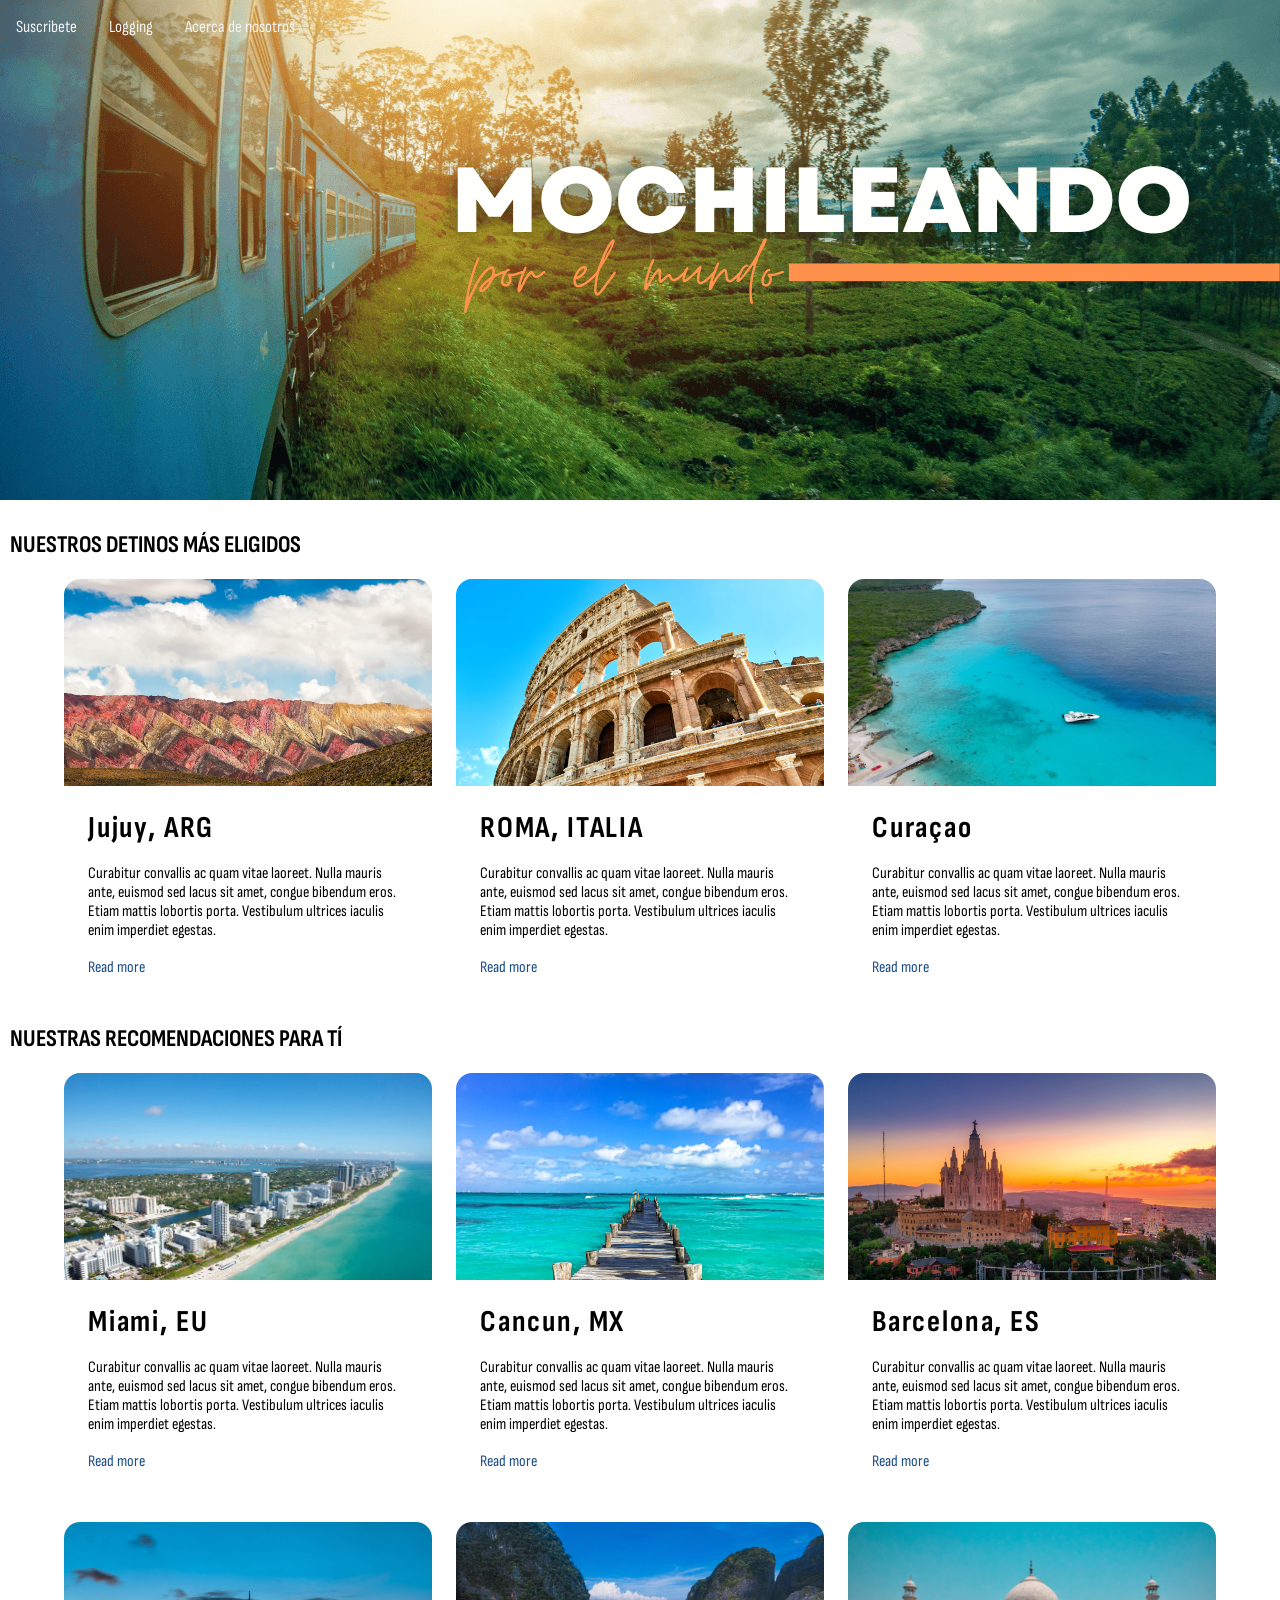
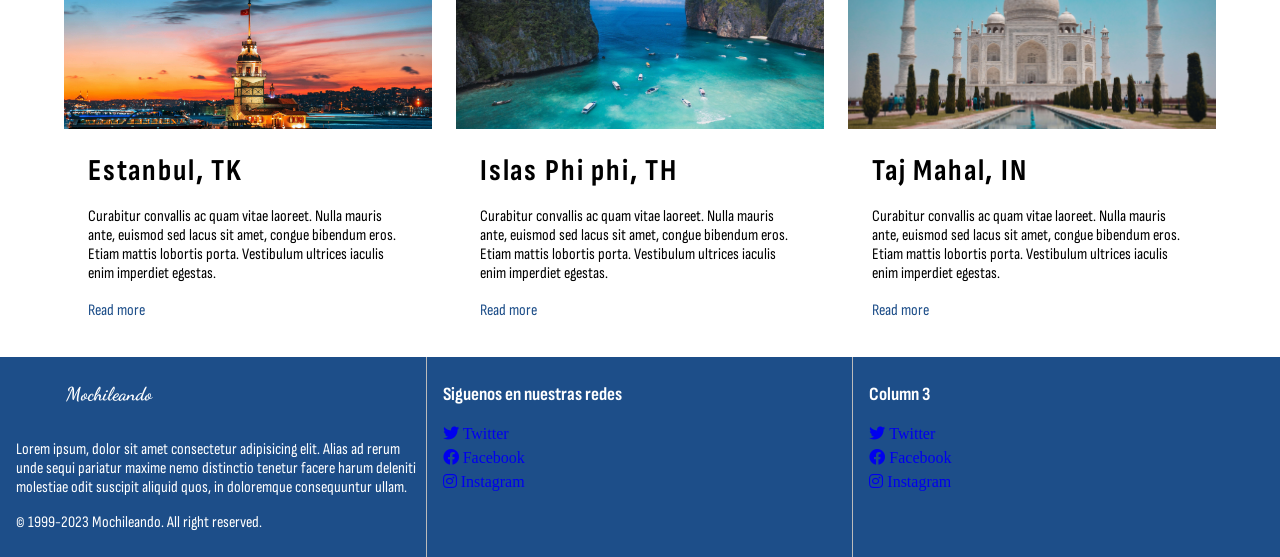
==== index.html @ b2af33c5 "header, main and footer updates" ====
<!DOCTYPE html>
<html lang="en">

<head>
  <meta charset="UTF-8">
  <meta http-equiv="X-UA-Compatible" content="IE=edge">
  <meta name="viewport" content="width=device-width, initial-scale=1.0">
  <link rel="stylesheet" href="/style.css">
  <link rel="stylesheet" href="https://cdnjs.cloudflare.com/ajax/libs/font-awesome/4.7.0/css/font-awesome.min.css">
  <link rel="preconnect" href="https://fonts.googleapis.com">
  <link rel="preconnect" href="https://fonts.gstatic.com" crossorigin>
  <link href="https://fonts.googleapis.com/css2?family=Dancing+Script:wght@400;500;600;700&family=Roboto&display=swap"
    rel="stylesheet">
    <link rel="stylesheet" href="https://cdnjs.cloudflare.com/ajax/libs/font-awesome/5.15.4/css/all.min.css"
    integrity="sha512-1ycn6IcaQQ40/MKBW2W4Rhis/DbILU74C1vSrLJxCq57o941Ym01SwNsOMqvEBFlcgUa6xLiPY/NS5R+E6ztJQ=="
    crossorigin="anonymous" referrerpolicy="no-referrer" />
  <title>Mochileando</title>
</head>

<body>
  <div class="container">
    <div class="Header">
      <div class="navbar">
        <div class="item1 topnav" id="myTopnav">

          <a href="#home" class="active">
            <script src="https://cdn.lordicon.com/ritcuqlt.js"></script>
            <lord-icon src="https://cdn.lordicon.com/vkweisbr.json" trigger="loop-on-hover" delay="2000"
              colors="outline:#121331,primary:#646e78,secondary:#2ca58d,tertiary:#1d4e89"
              style="width:50px;height:50px">
            </lord-icon>
          </a>
          <a href="#news">Suscribete</a>
          <a href="#contact">Logging</a>
          <a href="#about">Acerca de nosotros</a>
          <a href="javascript:void(0);" class="icon" onclick="burguerMenu()">
            <i class="fa fa-bars"></i>
          </a>
        </div>
      </div>
      <div class="Carrousel">
        <!-- <img class="Carrousel" src="/assets/Green Yellow Modern Photography Traveling Youtube Thumbnail.png" alt=""> -->
      </div>
    </div>
    <div class="Main">
      <h2>NUESTROS DETINOS MÁS ELIGIDOS</h2>
      <section class="articles">
        <article>
          <div class="article-wrapper">
            <figure>
              <img src="/assets/locations-img/pumamarca.jpg" alt="Jujuy, Argentina" />
            </figure>
            <div class="article-body">
              <h2>Jujuy, ARG</h2>
              <p>
                Curabitur convallis ac quam vitae laoreet. Nulla mauris ante, euismod sed lacus sit amet, congue
                bibendum eros. Etiam mattis lobortis porta. Vestibulum ultrices iaculis enim imperdiet egestas.
              </p>
              <a href="#" class="read-more">
                Read more <span class="sr-only">about this is some title</span>
                <svg xmlns="http://www.w3.org/2000/svg" class="icon" viewBox="0 0 20 20" fill="currentColor">
                  <path fill-rule="evenodd"
                    d="M12.293 5.293a1 1 0 011.414 0l4 4a1 1 0 010 1.414l-4 4a1 1 0 01-1.414-1.414L14.586 11H3a1 1 0 110-2h11.586l-2.293-2.293a1 1 0 010-1.414z"
                    clip-rule="evenodd" />
                </svg>
              </a>
            </div>
          </div>
        </article>
        <article>
          <div class="article-wrapper">
            <figure>
              <img src="/assets/locations-img/roma.jpg" alt="" />
            </figure>
            <div class="article-body">
              <h2>ROMA, ITALIA</h2>
              <p>
                Curabitur convallis ac quam vitae laoreet. Nulla mauris ante, euismod sed lacus sit amet, congue
                bibendum eros. Etiam mattis lobortis porta. Vestibulum ultrices iaculis enim imperdiet egestas.
              </p>
              <a href="#" class="read-more">
                Read more <span class="sr-only">about this is some title</span>
                <svg xmlns="http://www.w3.org/2000/svg" class="icon" viewBox="0 0 20 20" fill="currentColor">
                  <path fill-rule="evenodd"
                    d="M12.293 5.293a1 1 0 011.414 0l4 4a1 1 0 010 1.414l-4 4a1 1 0 01-1.414-1.414L14.586 11H3a1 1 0 110-2h11.586l-2.293-2.293a1 1 0 010-1.414z"
                    clip-rule="evenodd" />
                </svg>
              </a>
            </div>
          </div>
        </article>
        <article>
          <div class="article-wrapper">
            <figure>
              <img src="/assets/locations-img/Curaçao.jpg" alt="" />
            </figure>
            <div class="article-body">
              <h2>Curaçao</h2>
              <p>
                Curabitur convallis ac quam vitae laoreet. Nulla mauris ante, euismod sed lacus sit amet, congue
                bibendum eros. Etiam mattis lobortis porta. Vestibulum ultrices iaculis enim imperdiet egestas.
              </p>
              <a href="#" class="read-more">
                Read more <span class="sr-only">about this is some title</span>
                <svg xmlns="http://www.w3.org/2000/svg" class="icon" viewBox="0 0 20 20" fill="currentColor">
                  <path fill-rule="evenodd"
                    d="M12.293 5.293a1 1 0 011.414 0l4 4a1 1 0 010 1.414l-4 4a1 1 0 01-1.414-1.414L14.586 11H3a1 1 0 110-2h11.586l-2.293-2.293a1 1 0 010-1.414z"
                    clip-rule="evenodd" />
                </svg>
              </a>
            </div>
          </div>
        </article>
      </section>
      <h2>NUESTRAS RECOMENDACIONES PARA TÍ</h2>
      <section class="articles">
        <article>
          <div class="article-wrapper">
            <figure>
              <img src="/assets/locations-img/miami.jpg" alt="Miami, Estados Unidos" />
            </figure>
            <div class="article-body">
              <h2>Miami, EU</h2>
              <p>
                Curabitur convallis ac quam vitae laoreet. Nulla mauris ante, euismod sed lacus sit amet, congue
                bibendum eros. Etiam mattis lobortis porta. Vestibulum ultrices iaculis enim imperdiet egestas.
              </p>
              <a href="#" class="read-more">
                Read more <span class="sr-only">about this is some title</span>
                <svg xmlns="http://www.w3.org/2000/svg" class="icon" viewBox="0 0 20 20" fill="currentColor">
                  <path fill-rule="evenodd"
                    d="M12.293 5.293a1 1 0 011.414 0l4 4a1 1 0 010 1.414l-4 4a1 1 0 01-1.414-1.414L14.586 11H3a1 1 0 110-2h11.586l-2.293-2.293a1 1 0 010-1.414z"
                    clip-rule="evenodd" />
                </svg>
              </a>
            </div>
          </div>
        </article>
        <article>
          <div class="article-wrapper">
            <figure>
              <img src="/assets/locations-img/cancun.jpg" alt="Cancun, MX" />
            </figure>
            <div class="article-body">
              <h2>Cancun, MX</h2>
              <p>
                Curabitur convallis ac quam vitae laoreet. Nulla mauris ante, euismod sed lacus sit amet, congue
                bibendum eros. Etiam mattis lobortis porta. Vestibulum ultrices iaculis enim imperdiet egestas.
              </p>
              <a href="#" class="read-more">
                Read more <span class="sr-only">about this is some title</span>
                <svg xmlns="http://www.w3.org/2000/svg" class="icon" viewBox="0 0 20 20" fill="currentColor">
                  <path fill-rule="evenodd"
                    d="M12.293 5.293a1 1 0 011.414 0l4 4a1 1 0 010 1.414l-4 4a1 1 0 01-1.414-1.414L14.586 11H3a1 1 0 110-2h11.586l-2.293-2.293a1 1 0 010-1.414z"
                    clip-rule="evenodd" />
                </svg>
              </a>
            </div>
          </div>
        </article>
        <article>
          <div class="article-wrapper">
            <figure>
              <img src="/assets/locations-img/barcelona.jpg" alt="Barcelona, España" />
            </figure>
            <div class="article-body">
              <h2>Barcelona, ES</h2>
              <p>
                Curabitur convallis ac quam vitae laoreet. Nulla mauris ante, euismod sed lacus sit amet, congue
                bibendum eros. Etiam mattis lobortis porta. Vestibulum ultrices iaculis enim imperdiet egestas.
              </p>
              <a href="#" class="read-more">
                Read more <span class="sr-only">about this is some title</span>
                <svg xmlns="http://www.w3.org/2000/svg" class="icon" viewBox="0 0 20 20" fill="currentColor">
                  <path fill-rule="evenodd"
                    d="M12.293 5.293a1 1 0 011.414 0l4 4a1 1 0 010 1.414l-4 4a1 1 0 01-1.414-1.414L14.586 11H3a1 1 0 110-2h11.586l-2.293-2.293a1 1 0 010-1.414z"
                    clip-rule="evenodd" />
                </svg>
              </a>
            </div>
          </div>
        </article>
        <article>
          <div class="article-wrapper">
            <figure>
              <img src="/assets/locations-img/estanbul.jpg" alt="Estanbul, TK" />
            </figure>
            <div class="article-body">
              <h2>Estanbul, TK</h2>
              <p>
                Curabitur convallis ac quam vitae laoreet. Nulla mauris ante, euismod sed lacus sit amet, congue
                bibendum eros. Etiam mattis lobortis porta. Vestibulum ultrices iaculis enim imperdiet egestas.
              </p>
              <a href="#" class="read-more">
                Read more <span class="sr-only">about this is some title</span>
                <svg xmlns="http://www.w3.org/2000/svg" class="icon" viewBox="0 0 20 20" fill="currentColor">
                  <path fill-rule="evenodd"
                    d="M12.293 5.293a1 1 0 011.414 0l4 4a1 1 0 010 1.414l-4 4a1 1 0 01-1.414-1.414L14.586 11H3a1 1 0 110-2h11.586l-2.293-2.293a1 1 0 010-1.414z"
                    clip-rule="evenodd" />
                </svg>
              </a>
            </div>
          </div>
        </article>
        <article>
          <div class="article-wrapper">
            <figure>
              <img src="/assets/locations-img/phi phi.jpg" alt="Islas Phi phi, TH" />
            </figure>
            <div class="article-body">
              <h2>Islas Phi phi, TH</h2>
              <p>
                Curabitur convallis ac quam vitae laoreet. Nulla mauris ante, euismod sed lacus sit amet, congue
                bibendum eros. Etiam mattis lobortis porta. Vestibulum ultrices iaculis enim imperdiet egestas.
              </p>
              <a href="#" class="read-more">
                Read more <span class="sr-only">about this is some title</span>
                <svg xmlns="http://www.w3.org/2000/svg" class="icon" viewBox="0 0 20 20" fill="currentColor">
                  <path fill-rule="evenodd"
                    d="M12.293 5.293a1 1 0 011.414 0l4 4a1 1 0 010 1.414l-4 4a1 1 0 01-1.414-1.414L14.586 11H3a1 1 0 110-2h11.586l-2.293-2.293a1 1 0 010-1.414z"
                    clip-rule="evenodd" />
                </svg>
              </a>
            </div>
          </div>
        </article>
        <article>
          <div class="article-wrapper">
            <figure>
              <img src="/assets/locations-img/Taj Mahal.jpg" alt="Taj Mahal, IN" />
            </figure>
            <div class="article-body">
              <h2>Taj Mahal, IN</h2>
              <p>
                Curabitur convallis ac quam vitae laoreet. Nulla mauris ante, euismod sed lacus sit amet, congue
                bibendum eros. Etiam mattis lobortis porta. Vestibulum ultrices iaculis enim imperdiet egestas.
              </p>
              <a href="#" class="read-more">
                Read more <span class="sr-only">about this is some title</span>
                <svg xmlns="http://www.w3.org/2000/svg" class="icon" viewBox="0 0 20 20" fill="currentColor">
                  <path fill-rule="evenodd"
                    d="M12.293 5.293a1 1 0 011.414 0l4 4a1 1 0 010 1.414l-4 4a1 1 0 01-1.414-1.414L14.586 11H3a1 1 0 110-2h11.586l-2.293-2.293a1 1 0 010-1.414z"
                    clip-rule="evenodd" />
                </svg>
              </a>
            </div>
          </div>
        </article>

      </section>
    </div>
    <div class="Footer footer-content-wrapper">
      <div class="left_f footer-col ta-l ">
        <div class="footer-logo-container">
          <script src="https://cdn.lordicon.com/ritcuqlt.js"></script>
          <lord-icon src="https://cdn.lordicon.com/vkweisbr.json" trigger="loop-on-hover" delay="2000"
            colors="outline:#121331,primary:#646e78,secondary:#2ca58d,tertiary:#1d4e89" style="width:50px;height:50px">
          </lord-icon>
          <h3 class="text-mochileando">Mochileando</h3>
        </div>
        <p>Lorem ipsum, dolor sit amet consectetur adipisicing elit. Alias ad rerum unde sequi pariatur maxime nemo distinctio tenetur facere harum deleniti molestiae odit suscipit aliquid quos, in doloremque consequuntur ullam.</p>
        <p>© 1999-2023 Mochileando. All right reserved.</p>
      </div>
      <div class="center_f footer-col ta-l">
        <h3>Siguenos en nuestras redes</h3>
        <a href="#"><i class="fab fa-twitter"> Twitter</i></a>
        <a href="#"><i class="fab fa-facebook"> Facebook</i></a>
        <a href="#"><i class="fab fa-instagram"> Instagram</i></a>

      </div>
      <div class="rigth_f footer-col ta-l">
        <h3>Column 3</h3>
        <a href="#"><i class="fab fa-twitter"> Twitter</i></a>
        <a href="#"><i class="fab fa-facebook"> Facebook</i></a>
        <a href="#"><i class="fab fa-instagram"> Instagram</i></a>
      </div>
    </div>
  </div>
  <script src="/index.js"></script>
</body>

</html>
---- style.css ----
@import url('https://fonts.googleapis.com/css2?family=Dancing+Script:wght@500;600;700&family=Sofia+Sans+Condensed:ital,wght@0,400;0,500;1,400&display=swap');

:root{
    --var-color-primario:#1D4E89 ;
    --var-color-secundario: #00b2ca2f;
    --var-color-terciario:#3FC1C0 ;
    --var-color-titulos: ;
    --var-color-resaltado: ;
    --var-color-tranparente: ;
    --var-color-body: ;
    font-family: 'Sofia Sans Condensed','roboto', sans-serif;
}
html{
    padding: 0;
    margin: 0;
    border: 0;
}
body{
    padding: 0;
    margin: 0;
    border: 0;
}

.text-mochileando{
  font-family:'Dancing Script', strong;
}


.container {  display: grid;
    grid-template-columns: 1fr 1fr 1fr;
    grid-template-rows: 500px 2fr 200px;
    gap: 0px 0px;
    grid-auto-flow: row;
    grid-template-areas:
      "Header Header Header"
      "Main Main Main"
      "Footer Footer Footer";
  }
  
  .Header {  display: grid;
    grid-template-columns: 1fr 1fr 1fr;
    grid-template-rows: 1fr 1fr;
    gap: 0px 0px;
    grid-auto-flow: row;
    grid-template-areas:
      "navbar navbar navbar"
      "Carrousel Carrousel Carrousel";
    grid-area: Header;
    height: 500px;
    background-image:url(/assets/Banner.png);
    background-position: center center;
    background-repeat: no-repeat;
    background-size: cover;
  }
  
  .navbar {
    grid-area: navbar;
    width: 100%;
    height: 50px;
  }
  
  .Carrousel {
    grid-area: Carrousel;
    width: 100%;
    height: 450px;
    object-fit: cover;
    object-position: center;
  }
  
  .Main { grid-area: Main;
          min-height: 20vh;
          margin: 10px;
  }
  
  .Footer {  display: grid;
    grid-template-columns: 1fr 1fr 1fr;
    grid-template-rows: 1fr 1fr 1fr;
    gap: 0px 0px;
    grid-auto-flow: row;
    grid-template-areas:
      "left_f center_f rigth_f"
      "left_f center_f rigth_f"
      "left_f center_f rigth_f";
    grid-area: Footer;
    background-color: var(--var-color-primario);
    color: white;
  }
  
  .left_f { grid-area: left_f;
    border-right: solid 1px #bbb;
    padding: 0.5em 0.1em 0.5em 1em;
    box-sizing: border-box;
  }
  
  .center_f { grid-area: center_f;
    border-right: solid 1px #bbb;
    padding: 0.5em 0.1em 0.5em 1em;
    box-sizing: border-box;
  }
  
  .rigth_f { grid-area: rigth_f;
    padding: 0.5em 0.1em 0.5em 1em;
  }
 
  
  /* Add a black background color to the top navigation */
.topnav {
    /* background-color:var(--var-color-primario); */
    overflow: hidden;
    }
    
    /* Style the links inside the navigation bar */
    .topnav a {
    float: left;
    display: block;
    color: #f2f2f2;
    text-align: center;
    padding: 17px 16px;
    text-decoration: none;
    font-size: 17px;
    }
    
    /* Change the color of links on hover */
    .topnav a:hover {
      background-color: var(--var-color-secundario);
    color: black;
    border-radius: 10px;
    }
    
    /* Add an active class to highlight the current page */
    .topnav a.active {
    /* background-color: var(--var-color-secundario); */
    color: white;
    padding:0;
    }
    
    /* Hide the link that should open and close the topnav on small screens */
    .topnav .icon {
    display: none;
    }

  /* footer styles */
  
  .ta-l {
    text-align: left;
  }
  
  .footer-col a {
    display: block;
    margin: 0.3em 0;
  }
.footer-logo-container{
  display: flex;
  align-items: center;
}

/* Cards styles */
article {
  --img-scale: 1.001;
  --title-color: black;
  --link-icon-translate: -20px;
  --link-icon-opacity: 0;
  position: relative;
  border-radius: 16px;
  box-shadow: none;
  background: #fff;
  transform-origin: center;
  transition: all 0.4s ease-in-out;
  overflow: hidden;
}

article a::after {
  position: absolute;
  inset-block: 0;
  inset-inline: 0;
  cursor: pointer;
  content: "";
}

/* basic article elements styling */
article h2 {
  margin: 0 0 18px 0;
  font-size: 1.9rem;
  letter-spacing: 0.06em;
  color: var(--title-color);
  transition: color 0.3s ease-out;
}

figure {
  margin: 0;
  padding: 0;
  aspect-ratio: 16 / 9;
  overflow: hidden;
}

article img {
  max-width: 100%;
  transform-origin: center;
  transform: scale(var(--img-scale));
  transition: transform 0.4s ease-in-out;
}

.article-body {
  padding: 24px;
}

article a {
  display: inline-flex;
  align-items: center;
  text-decoration: none;
  color: var(--var-color-primario);
}

article a:focus {
  outline: 1px dotted var(--var-color-primario);
}

article a .icon {
  min-width: 24px;
  width: 24px;
  height: 24px;
  margin-left: 5px;
  transform: translateX(var(--link-icon-translate));
  opacity: var(--link-icon-opacity);
  transition: all 0.3s;
}

/* using the has() relational pseudo selector to update our custom properties */
article:has(:hover, :focus) {
  --img-scale: 1.1;
  --title-color: var(--var-color-primario);
  --link-icon-translate: 0;
  --link-icon-opacity: 1;
  box-shadow: rgba(0, 0, 0, 0.16) 0px 10px 36px 0px, rgba(0, 0, 0, 0.06) 0px 0px 0px 1px;
}


/************************ 
Generic layout (demo looks)
**************************/

*,
*::before,
*::after {
  box-sizing: border-box;
}

.articles {
  display: grid;
  max-width: 1200px;
  margin-inline: auto;
  padding-inline: 24px;
  grid-template-columns: repeat(auto-fill, minmax(320px, 1fr));
  gap: 24px;
}


    @media screen and (max-width:760px){
      .topnav a:not(:first-child) {display: none;}
  .topnav a.icon {
    float: right;
    display: block;
    
  }
  .topnav.responsive {position: relative;}
  .topnav.responsive a.icon {
    position: absolute;
    right: 0;
    top: 0;
    
  }
  .topnav.responsive a {
    float: none;
    display: block;
    text-align: left;
    background-color: var(--var-color-primario);
    background-image: none;
    
  }
  .container {  display: grid;
    grid-template-columns: 1fr 1fr 1fr;
    grid-template-rows: 50px 2fr 200px;
    gap: 0px 0px;
    grid-auto-flow: row;
    grid-template-areas:
      "Header Header Header"
      "Main Main Main"
      "Footer Footer Footer";
  }
  
  .Header {  display: grid;
    grid-template-columns: 1fr 1fr 1fr;
    grid-template-rows: 1fr;
    gap: 0px 0px;
    grid-auto-flow: row;
    grid-template-areas:
      "navbar navbar navbar";
    grid-area: Header;
    height: 50px;
    background-color: var(--var-color-primario);
    background-image: none;
  }

  .Carrousel {
    display: none;
  }
}

@media screen and (max-width:480px){
  .container {  display: grid;
    grid-template-columns: 1fr 1fr 1fr;
    grid-template-rows: 50px 2fr 200px;
    gap: 0px 0px;

    grid-auto-flow: row;
    grid-template-areas:
      "Header Header Header"
      "Main Main Main"
      "Footer Footer Footer";
      
  }
  
  .Header {  display: grid;
    grid-template-columns: 1fr 1fr 1fr;
    grid-template-rows: 1fr;
    gap: 0px 0px;
    grid-auto-flow: row;
    grid-template-areas:
      "navbar navbar navbar";
    grid-area: Header;
    height: 50px;
    background-color: var(--var-color-primario);
    background-image: none;
  }

  .Carrousel {
    display: none;
  }
  .Footer {  display: grid;
    grid-template-columns:  1fr;
    grid-template-rows: 1fr 1fr 1fr;
    gap: 0px 0px;
    grid-auto-flow: row;
    grid-template-areas:
      "center_f "
      "center_f"
      "center_f";
    grid-area: Footer;
    background-color: var(--var-color-primario);
  }
  
  .left_f { grid-area: left_f;
            display: none;  
  }
  
  .center_f { grid-area: center_f;

  }
  
  .rigth_f { grid-area: rigth_f;
            display: none;
  }
}
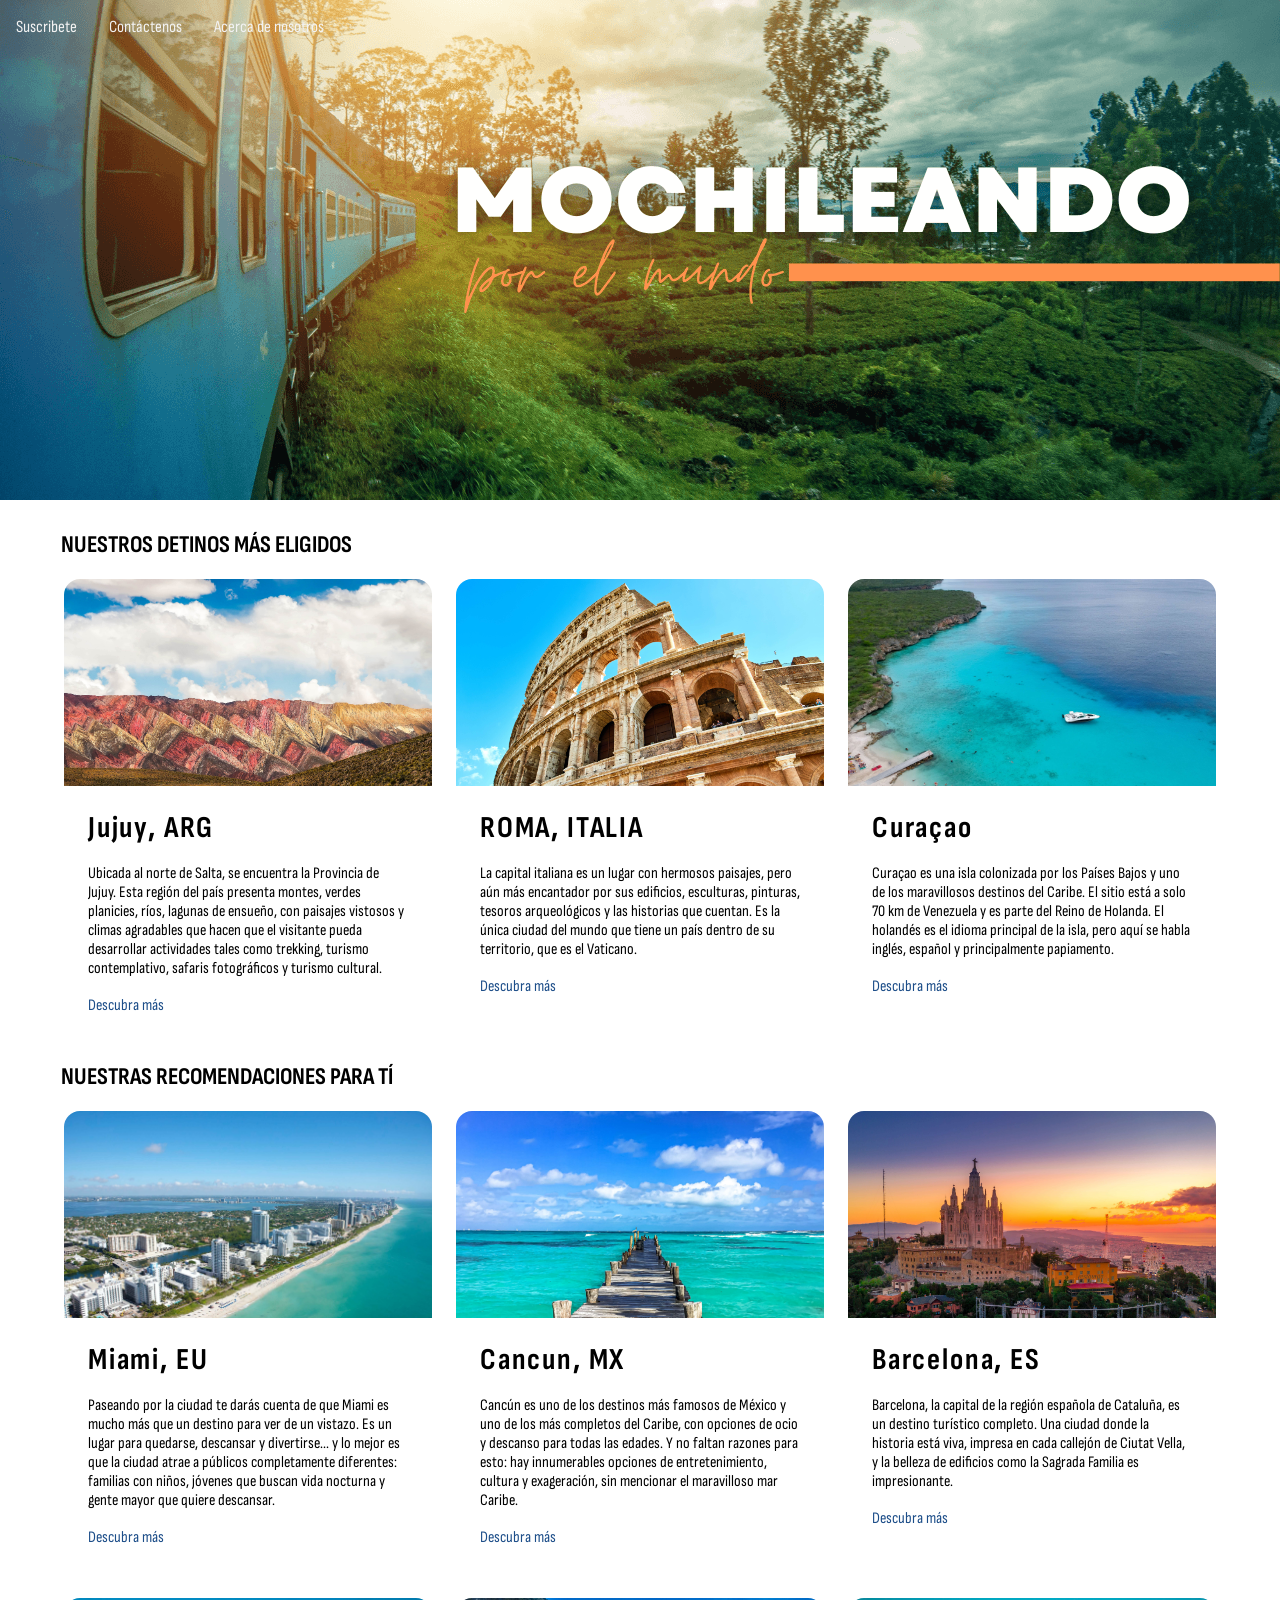
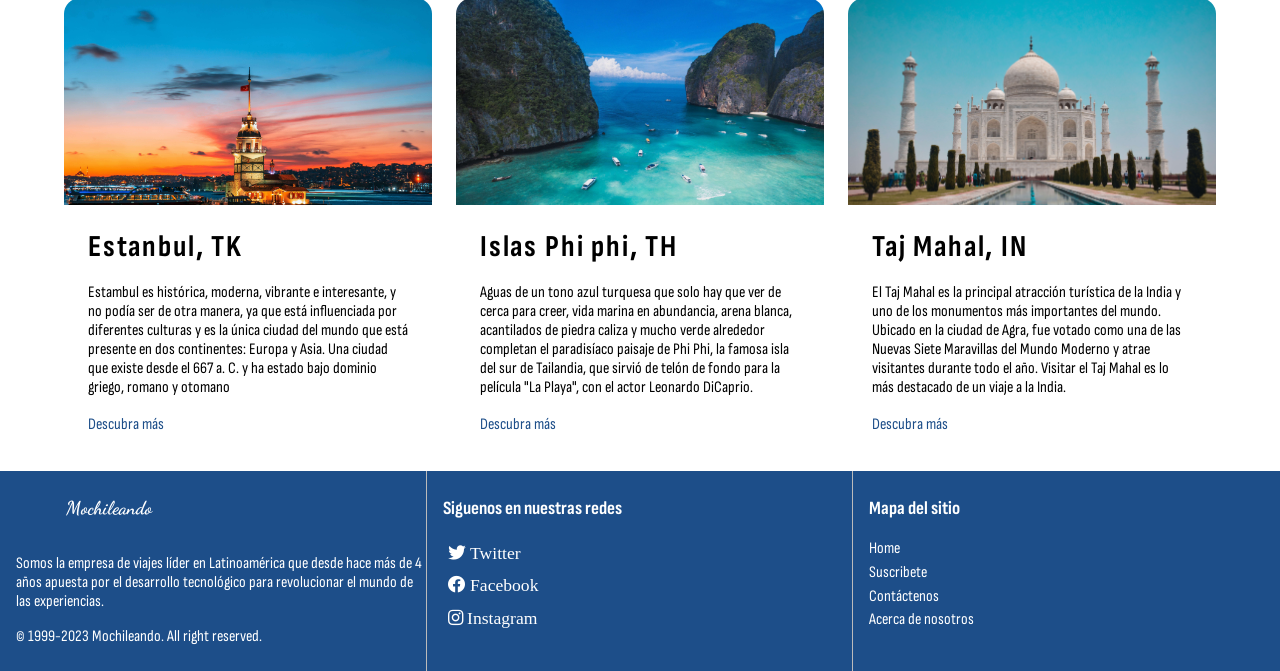
==== commit 4b397fe8: "index concluded" ====
--- a/index.html
+++ b/index.html
@@ -23,16 +23,16 @@
       <div class="navbar">
         <div class="item1 topnav" id="myTopnav">
 
-          <a href="#home" class="active">
+          <a href="/index.html" class="active">
             <script src="https://cdn.lordicon.com/ritcuqlt.js"></script>
             <lord-icon src="https://cdn.lordicon.com/vkweisbr.json" trigger="loop-on-hover" delay="2000"
               colors="outline:#121331,primary:#646e78,secondary:#2ca58d,tertiary:#1d4e89"
               style="width:50px;height:50px">
             </lord-icon>
           </a>
-          <a href="#news">Suscribete</a>
-          <a href="#contact">Logging</a>
-          <a href="#about">Acerca de nosotros</a>
+          <a href="/pages/suscribete.html">Suscribete</a>
+          <a href="/pages/contacto.html">Contáctenos</a>
+          <a href="/pages/acerca_de_nosotros.html">Acerca de nosotros</a>
           <a href="javascript:void(0);" class="icon" onclick="burguerMenu()">
             <i class="fa fa-bars"></i>
           </a>
@@ -43,7 +43,7 @@
       </div>
     </div>
     <div class="Main">
-      <h2>NUESTROS DETINOS MÁS ELIGIDOS</h2>
+      <h2 class="title-section">NUESTROS DETINOS MÁS ELIGIDOS</h2>
       <section class="articles">
         <article>
           <div class="article-wrapper">
@@ -53,11 +53,10 @@
             <div class="article-body">
               <h2>Jujuy, ARG</h2>
               <p>
-                Curabitur convallis ac quam vitae laoreet. Nulla mauris ante, euismod sed lacus sit amet, congue
-                bibendum eros. Etiam mattis lobortis porta. Vestibulum ultrices iaculis enim imperdiet egestas.
-              </p>
-              <a href="#" class="read-more">
-                Read more <span class="sr-only">about this is some title</span>
+                Ubicada al norte de Salta, se encuentra la Provincia de Jujuy. Esta región del país presenta montes, verdes planicies, ríos, lagunas de ensueño, con paisajes vistosos y climas agradables que hacen que el visitante pueda desarrollar actividades tales como trekking, turismo contemplativo, safaris fotográficos y turismo cultural.
+              </p>
+              <a href="#" class="read-more">
+                Descubra más 
                 <svg xmlns="http://www.w3.org/2000/svg" class="icon" viewBox="0 0 20 20" fill="currentColor">
                   <path fill-rule="evenodd"
                     d="M12.293 5.293a1 1 0 011.414 0l4 4a1 1 0 010 1.414l-4 4a1 1 0 01-1.414-1.414L14.586 11H3a1 1 0 110-2h11.586l-2.293-2.293a1 1 0 010-1.414z"
@@ -75,11 +74,10 @@
             <div class="article-body">
               <h2>ROMA, ITALIA</h2>
               <p>
-                Curabitur convallis ac quam vitae laoreet. Nulla mauris ante, euismod sed lacus sit amet, congue
-                bibendum eros. Etiam mattis lobortis porta. Vestibulum ultrices iaculis enim imperdiet egestas.
-              </p>
-              <a href="#" class="read-more">
-                Read more <span class="sr-only">about this is some title</span>
+                La capital italiana es un lugar con hermosos paisajes, pero aún más encantador por sus edificios, esculturas, pinturas, tesoros arqueológicos y las historias que cuentan. Es la única ciudad del mundo que tiene un país dentro de su territorio, que es el Vaticano. 
+              </p>
+              <a href="#" class="read-more">
+                Descubra más 
                 <svg xmlns="http://www.w3.org/2000/svg" class="icon" viewBox="0 0 20 20" fill="currentColor">
                   <path fill-rule="evenodd"
                     d="M12.293 5.293a1 1 0 011.414 0l4 4a1 1 0 010 1.414l-4 4a1 1 0 01-1.414-1.414L14.586 11H3a1 1 0 110-2h11.586l-2.293-2.293a1 1 0 010-1.414z"
@@ -97,11 +95,10 @@
             <div class="article-body">
               <h2>Curaçao</h2>
               <p>
-                Curabitur convallis ac quam vitae laoreet. Nulla mauris ante, euismod sed lacus sit amet, congue
-                bibendum eros. Etiam mattis lobortis porta. Vestibulum ultrices iaculis enim imperdiet egestas.
-              </p>
-              <a href="#" class="read-more">
-                Read more <span class="sr-only">about this is some title</span>
+                Curaçao es una isla colonizada por los Países Bajos y uno de los maravillosos destinos del Caribe. El sitio está a solo 70 km de Venezuela y es parte del Reino de Holanda. El holandés es el idioma principal de la isla, pero aquí se habla inglés, español y principalmente papiamento.
+              </p>
+              <a href="#" class="read-more">
+                Descubra más 
                 <svg xmlns="http://www.w3.org/2000/svg" class="icon" viewBox="0 0 20 20" fill="currentColor">
                   <path fill-rule="evenodd"
                     d="M12.293 5.293a1 1 0 011.414 0l4 4a1 1 0 010 1.414l-4 4a1 1 0 01-1.414-1.414L14.586 11H3a1 1 0 110-2h11.586l-2.293-2.293a1 1 0 010-1.414z"
@@ -112,7 +109,7 @@
           </div>
         </article>
       </section>
-      <h2>NUESTRAS RECOMENDACIONES PARA TÍ</h2>
+      <h2 class="title-section">NUESTRAS RECOMENDACIONES PARA TÍ</h2>
       <section class="articles">
         <article>
           <div class="article-wrapper">
@@ -122,11 +119,10 @@
             <div class="article-body">
               <h2>Miami, EU</h2>
               <p>
-                Curabitur convallis ac quam vitae laoreet. Nulla mauris ante, euismod sed lacus sit amet, congue
-                bibendum eros. Etiam mattis lobortis porta. Vestibulum ultrices iaculis enim imperdiet egestas.
-              </p>
-              <a href="#" class="read-more">
-                Read more <span class="sr-only">about this is some title</span>
+                Paseando por la ciudad te darás cuenta de que Miami es mucho más que un destino para ver de un vistazo. Es un lugar para quedarse, descansar y divertirse... y lo mejor es que la ciudad atrae a públicos completamente diferentes: familias con niños, jóvenes que buscan vida nocturna y gente mayor que quiere descansar.
+              </p>
+              <a href="#" class="read-more">
+                Descubra más 
                 <svg xmlns="http://www.w3.org/2000/svg" class="icon" viewBox="0 0 20 20" fill="currentColor">
                   <path fill-rule="evenodd"
                     d="M12.293 5.293a1 1 0 011.414 0l4 4a1 1 0 010 1.414l-4 4a1 1 0 01-1.414-1.414L14.586 11H3a1 1 0 110-2h11.586l-2.293-2.293a1 1 0 010-1.414z"
@@ -144,11 +140,10 @@
             <div class="article-body">
               <h2>Cancun, MX</h2>
               <p>
-                Curabitur convallis ac quam vitae laoreet. Nulla mauris ante, euismod sed lacus sit amet, congue
-                bibendum eros. Etiam mattis lobortis porta. Vestibulum ultrices iaculis enim imperdiet egestas.
-              </p>
-              <a href="#" class="read-more">
-                Read more <span class="sr-only">about this is some title</span>
+                Cancún es uno de los destinos más famosos de México y uno de los más completos del Caribe, con opciones de ocio y descanso para todas las edades. Y no faltan razones para esto: hay innumerables opciones de entretenimiento, cultura y exageración, sin mencionar el maravilloso mar Caribe.
+              </p>
+              <a href="#" class="read-more">
+                Descubra más 
                 <svg xmlns="http://www.w3.org/2000/svg" class="icon" viewBox="0 0 20 20" fill="currentColor">
                   <path fill-rule="evenodd"
                     d="M12.293 5.293a1 1 0 011.414 0l4 4a1 1 0 010 1.414l-4 4a1 1 0 01-1.414-1.414L14.586 11H3a1 1 0 110-2h11.586l-2.293-2.293a1 1 0 010-1.414z"
@@ -166,11 +161,10 @@
             <div class="article-body">
               <h2>Barcelona, ES</h2>
               <p>
-                Curabitur convallis ac quam vitae laoreet. Nulla mauris ante, euismod sed lacus sit amet, congue
-                bibendum eros. Etiam mattis lobortis porta. Vestibulum ultrices iaculis enim imperdiet egestas.
-              </p>
-              <a href="#" class="read-more">
-                Read more <span class="sr-only">about this is some title</span>
+                Barcelona, ​​la capital de la región española de Cataluña, es un destino turístico completo. Una ciudad donde la historia está viva, impresa en cada callejón de Ciutat Vella, y la belleza de edificios como la Sagrada Familia es impresionante.
+              </p>
+              <a href="#" class="read-more">
+                Descubra más 
                 <svg xmlns="http://www.w3.org/2000/svg" class="icon" viewBox="0 0 20 20" fill="currentColor">
                   <path fill-rule="evenodd"
                     d="M12.293 5.293a1 1 0 011.414 0l4 4a1 1 0 010 1.414l-4 4a1 1 0 01-1.414-1.414L14.586 11H3a1 1 0 110-2h11.586l-2.293-2.293a1 1 0 010-1.414z"
@@ -188,11 +182,10 @@
             <div class="article-body">
               <h2>Estanbul, TK</h2>
               <p>
-                Curabitur convallis ac quam vitae laoreet. Nulla mauris ante, euismod sed lacus sit amet, congue
-                bibendum eros. Etiam mattis lobortis porta. Vestibulum ultrices iaculis enim imperdiet egestas.
-              </p>
-              <a href="#" class="read-more">
-                Read more <span class="sr-only">about this is some title</span>
+                Estambul es histórica, moderna, vibrante e interesante, y no podía ser de otra manera, ya que está influenciada por diferentes culturas y es la única ciudad del mundo que está presente en dos continentes: Europa y Asia. Una ciudad que existe desde el 667 a. C. y ha estado bajo dominio griego, romano y otomano
+              </p>
+              <a href="#" class="read-more">
+                Descubra más 
                 <svg xmlns="http://www.w3.org/2000/svg" class="icon" viewBox="0 0 20 20" fill="currentColor">
                   <path fill-rule="evenodd"
                     d="M12.293 5.293a1 1 0 011.414 0l4 4a1 1 0 010 1.414l-4 4a1 1 0 01-1.414-1.414L14.586 11H3a1 1 0 110-2h11.586l-2.293-2.293a1 1 0 010-1.414z"
@@ -210,11 +203,10 @@
             <div class="article-body">
               <h2>Islas Phi phi, TH</h2>
               <p>
-                Curabitur convallis ac quam vitae laoreet. Nulla mauris ante, euismod sed lacus sit amet, congue
-                bibendum eros. Etiam mattis lobortis porta. Vestibulum ultrices iaculis enim imperdiet egestas.
-              </p>
-              <a href="#" class="read-more">
-                Read more <span class="sr-only">about this is some title</span>
+                Aguas de un tono azul turquesa que solo hay que ver de cerca para creer, vida marina en abundancia, arena blanca, acantilados de piedra caliza y mucho verde alrededor completan el paradisíaco paisaje de Phi Phi, la famosa isla del sur de Tailandia, que sirvió de telón de fondo para la película "La Playa", con el actor Leonardo DiCaprio.
+              </p>
+              <a href="#" class="read-more">
+                Descubra más 
                 <svg xmlns="http://www.w3.org/2000/svg" class="icon" viewBox="0 0 20 20" fill="currentColor">
                   <path fill-rule="evenodd"
                     d="M12.293 5.293a1 1 0 011.414 0l4 4a1 1 0 010 1.414l-4 4a1 1 0 01-1.414-1.414L14.586 11H3a1 1 0 110-2h11.586l-2.293-2.293a1 1 0 010-1.414z"
@@ -232,11 +224,10 @@
             <div class="article-body">
               <h2>Taj Mahal, IN</h2>
               <p>
-                Curabitur convallis ac quam vitae laoreet. Nulla mauris ante, euismod sed lacus sit amet, congue
-                bibendum eros. Etiam mattis lobortis porta. Vestibulum ultrices iaculis enim imperdiet egestas.
-              </p>
-              <a href="#" class="read-more">
-                Read more <span class="sr-only">about this is some title</span>
+                El Taj Mahal es la principal atracción turística de la India y uno de los monumentos más importantes del mundo. Ubicado en la ciudad de Agra, fue votado como una de las Nuevas Siete Maravillas del Mundo Moderno y atrae visitantes durante todo el año. Visitar el Taj Mahal es lo más destacado de un viaje a la India.
+              </p>
+              <a href="#" class="read-more">
+                Descubra más 
                 <svg xmlns="http://www.w3.org/2000/svg" class="icon" viewBox="0 0 20 20" fill="currentColor">
                   <path fill-rule="evenodd"
                     d="M12.293 5.293a1 1 0 011.414 0l4 4a1 1 0 010 1.414l-4 4a1 1 0 01-1.414-1.414L14.586 11H3a1 1 0 110-2h11.586l-2.293-2.293a1 1 0 010-1.414z"
@@ -258,25 +249,24 @@
           </lord-icon>
           <h3 class="text-mochileando">Mochileando</h3>
         </div>
-        <p>Lorem ipsum, dolor sit amet consectetur adipisicing elit. Alias ad rerum unde sequi pariatur maxime nemo distinctio tenetur facere harum deleniti molestiae odit suscipit aliquid quos, in doloremque consequuntur ullam.</p>
+        <p>Somos la empresa de viajes líder en Latinoamérica que desde hace más de 4 años apuesta por el desarrollo tecnológico para revolucionar el mundo de las experiencias. </p>
         <p>© 1999-2023 Mochileando. All right reserved.</p>
       </div>
       <div class="center_f footer-col ta-l">
         <h3>Siguenos en nuestras redes</h3>
-        <a href="#"><i class="fab fa-twitter"> Twitter</i></a>
-        <a href="#"><i class="fab fa-facebook"> Facebook</i></a>
-        <a href="#"><i class="fab fa-instagram"> Instagram</i></a>
-
+        <a href="#"><i class="fab icons-styles fa-twitter"> Twitter</i></a>
+        <a href="#"><i class="fab icons-styles fa-facebook"> Facebook</i></a>
+        <a href="#"><i class="fab icons-styles fa-instagram"> Instagram</i></a>
       </div>
       <div class="rigth_f footer-col ta-l">
-        <h3>Column 3</h3>
-        <a href="#"><i class="fab fa-twitter"> Twitter</i></a>
-        <a href="#"><i class="fab fa-facebook"> Facebook</i></a>
-        <a href="#"><i class="fab fa-instagram"> Instagram</i></a>
+        <h3>Mapa del sitio</h3>
+        <a class="our-site" href="/index.html">Home</a>
+        <a class="our-site" href="/pages/suscribete.html">Suscribete</a>
+        <a class="our-site" href="/pages/contacto.html">Contáctenos</a>
+        <a class="our-site" href="/pages/acerca_de_nosotros.html">Acerca de nosotros</a>
       </div>
     </div>
   </div>
   <script src="/index.js"></script>
 </body>
-
 </html>
--- a/style.css
+++ b/style.css
@@ -100,6 +100,7 @@
   
   .rigth_f { grid-area: rigth_f;
     padding: 0.5em 0.1em 0.5em 1em;
+    
   }
  
   
@@ -152,6 +153,22 @@
 .footer-logo-container{
   display: flex;
   align-items: center;
+}
+
+.icons-styles{
+  text-decoration: none;
+  color: white;
+  font-size: 1.1rem;
+  margin: 5px;
+}
+
+.our-site{
+  text-decoration: none;
+  color: white;
+}
+
+.title-section{
+  margin-left: 4vw
 }
 
 /* Cards styles */
@@ -299,6 +316,7 @@
     height: 50px;
     background-color: var(--var-color-primario);
     background-image: none;
+    z-index: 1;
   }
 
   .Carrousel {
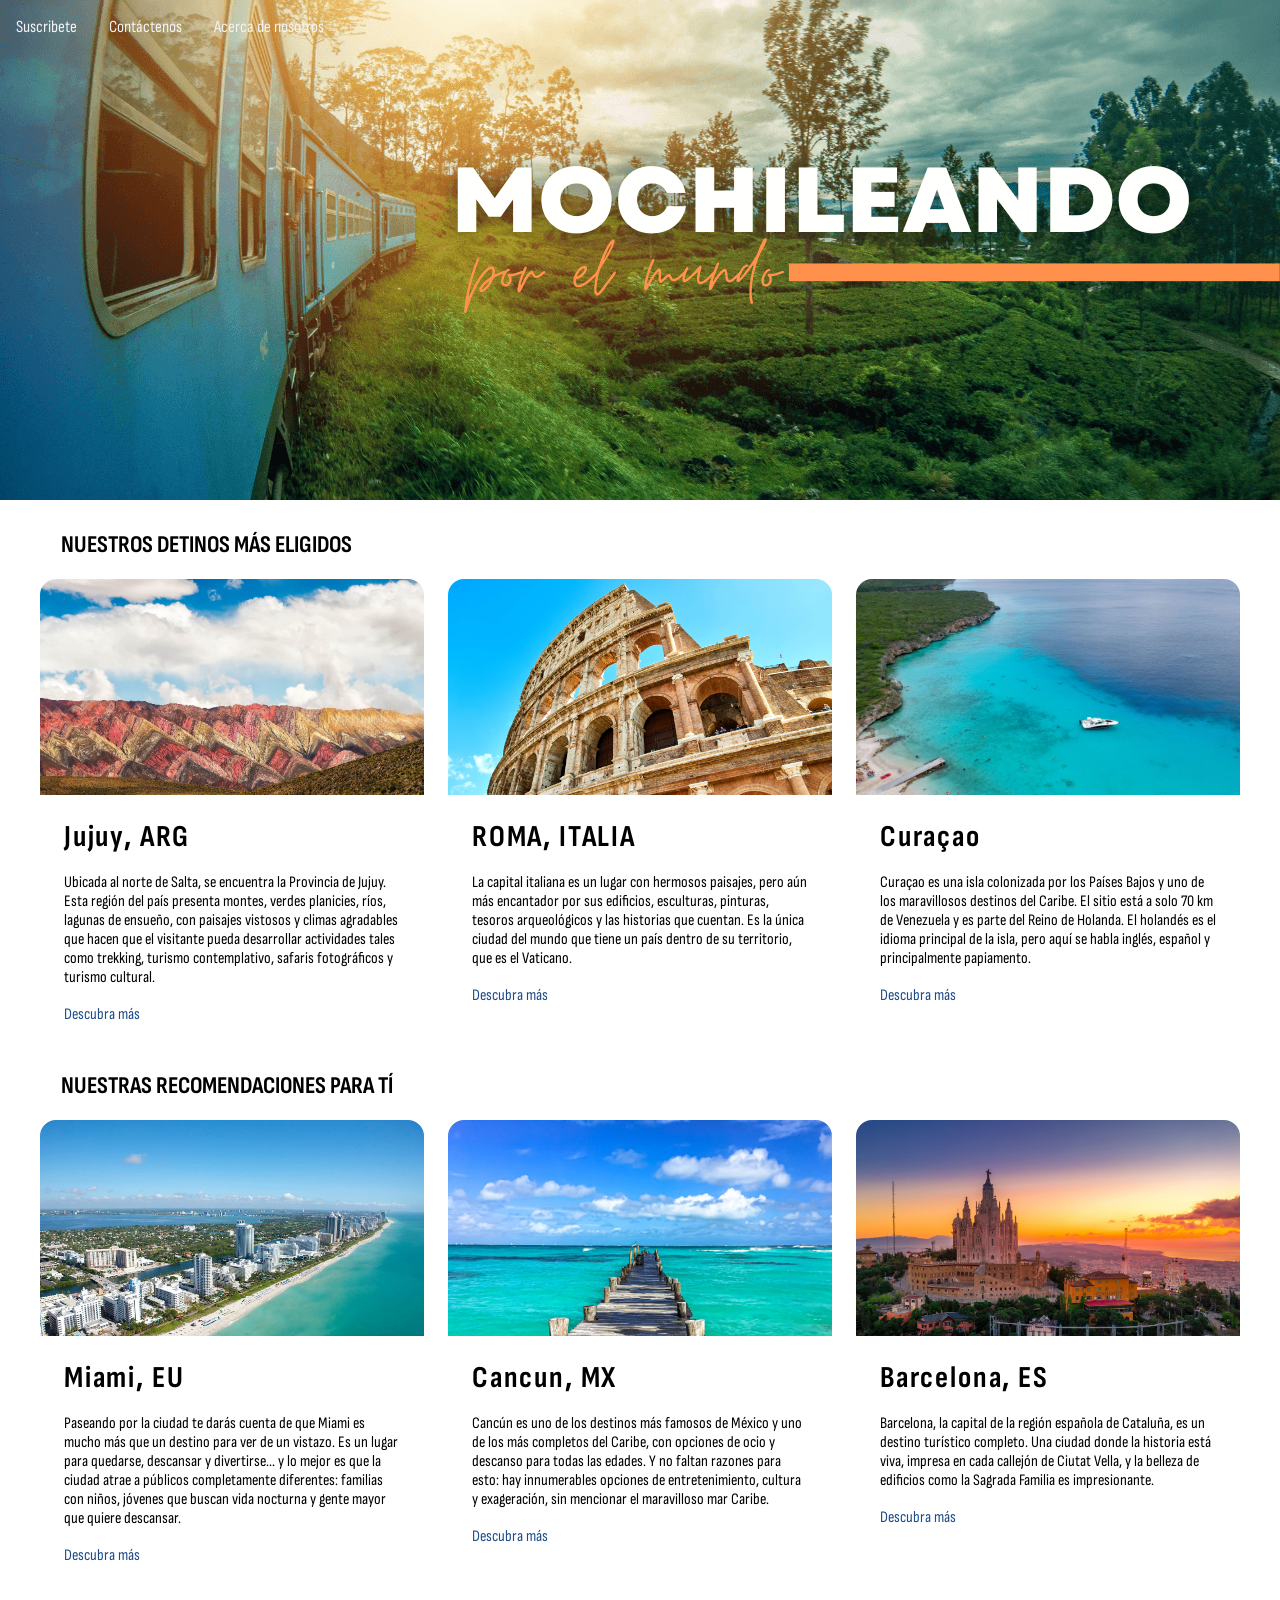
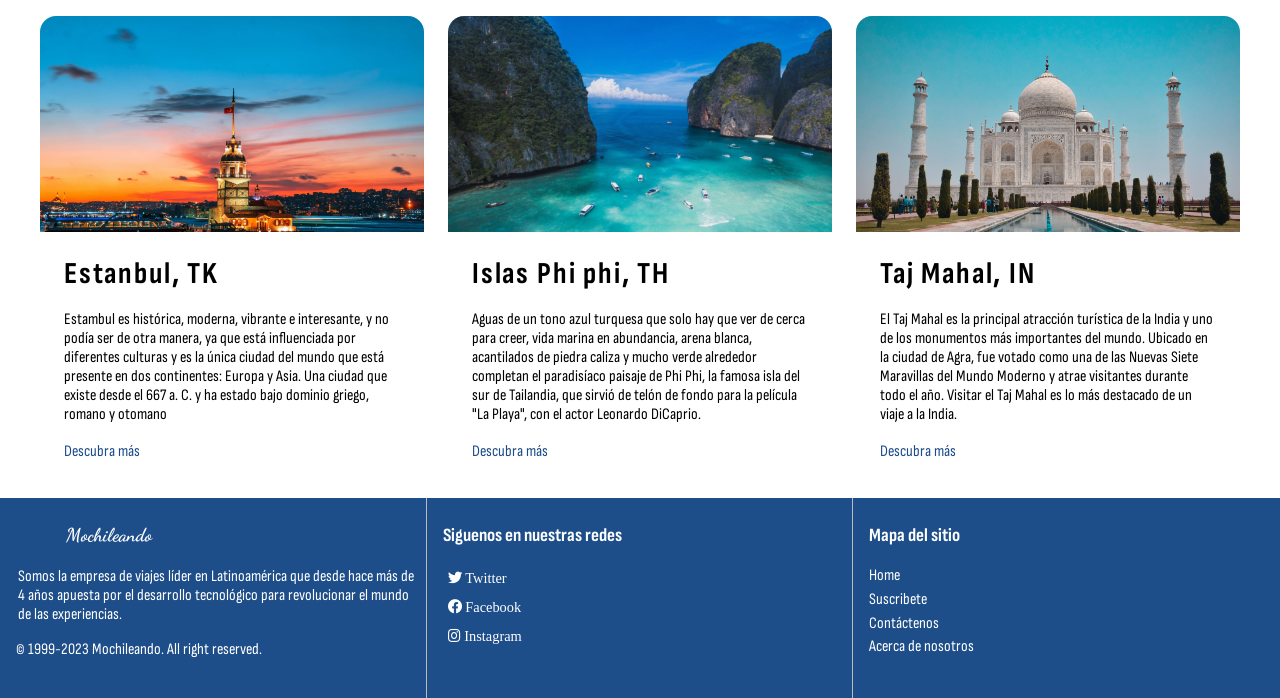
==== commit 519a1970: "Some adjust footer" ====
--- a/index.html
+++ b/index.html
@@ -249,14 +249,14 @@
           </lord-icon>
           <h3 class="text-mochileando">Mochileando</h3>
         </div>
-        <p>Somos la empresa de viajes líder en Latinoamérica que desde hace más de 4 años apuesta por el desarrollo tecnológico para revolucionar el mundo de las experiencias. </p>
+        <p class="text-presentation">Somos la empresa de viajes líder en Latinoamérica que desde hace más de 4 años apuesta por el desarrollo tecnológico para revolucionar el mundo de las experiencias. </p>
         <p>© 1999-2023 Mochileando. All right reserved.</p>
       </div>
       <div class="center_f footer-col ta-l">
         <h3>Siguenos en nuestras redes</h3>
-        <a href="#"><i class="fab icons-styles fa-twitter"> Twitter</i></a>
-        <a href="#"><i class="fab icons-styles fa-facebook"> Facebook</i></a>
-        <a href="#"><i class="fab icons-styles fa-instagram"> Instagram</i></a>
+        <a href="https://twitter.com/?lang=en" target="_blank"><i class="fab icons-styles fa-twitter"> Twitter</i></a>
+        <a href="https://www.facebook.com/" target="_blank"><i class="fab icons-styles fa-facebook"> Facebook</i></a>
+        <a href="https://www.instagram.com/" target="_blank"><i class="fab icons-styles fa-instagram"> Instagram</i></a>
       </div>
       <div class="rigth_f footer-col ta-l">
         <h3>Mapa del sitio</h3>
--- a/style.css
+++ b/style.css
@@ -85,7 +85,7 @@
     background-color: var(--var-color-primario);
     color: white;
   }
-  
+
   .left_f { grid-area: left_f;
     border-right: solid 1px #bbb;
     padding: 0.5em 0.1em 0.5em 1em;
@@ -100,9 +100,12 @@
   
   .rigth_f { grid-area: rigth_f;
     padding: 0.5em 0.1em 0.5em 1em;
-    
-  }
+    }
  
+    .text-presentation{
+      margin: 2px;
+    }
+
   
   /* Add a black background color to the top navigation */
 .topnav {
@@ -158,7 +161,7 @@
 .icons-styles{
   text-decoration: none;
   color: white;
-  font-size: 1.1rem;
+  font-size: 0.9rem;
   margin: 5px;
 }
 
@@ -194,7 +197,6 @@
   content: "";
 }
 
-/* basic article elements styling */
 article h2 {
   margin: 0 0 18px 0;
   font-size: 1.9rem;
@@ -252,11 +254,6 @@
 }
 
 
-/************************ 
-Generic layout (demo looks)
-**************************/
-
-*,
 *::before,
 *::after {
   box-sizing: border-box;
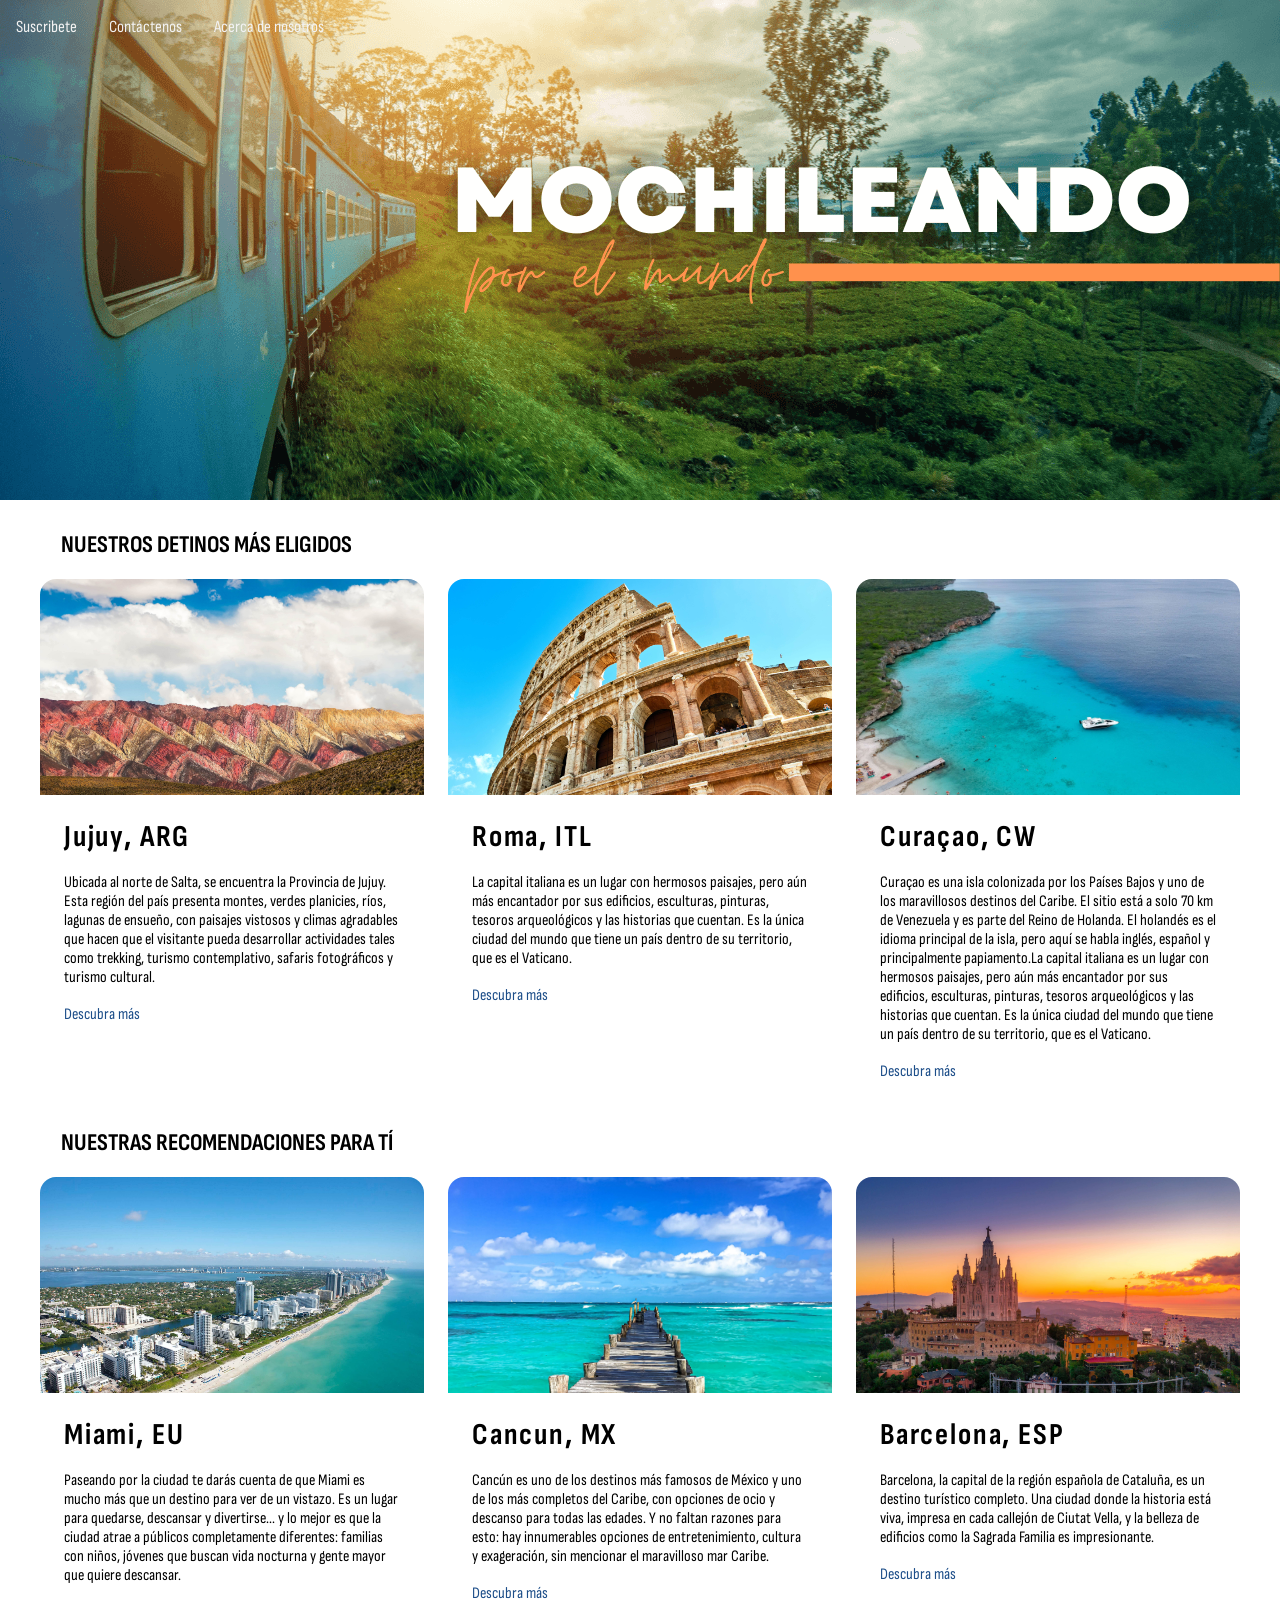
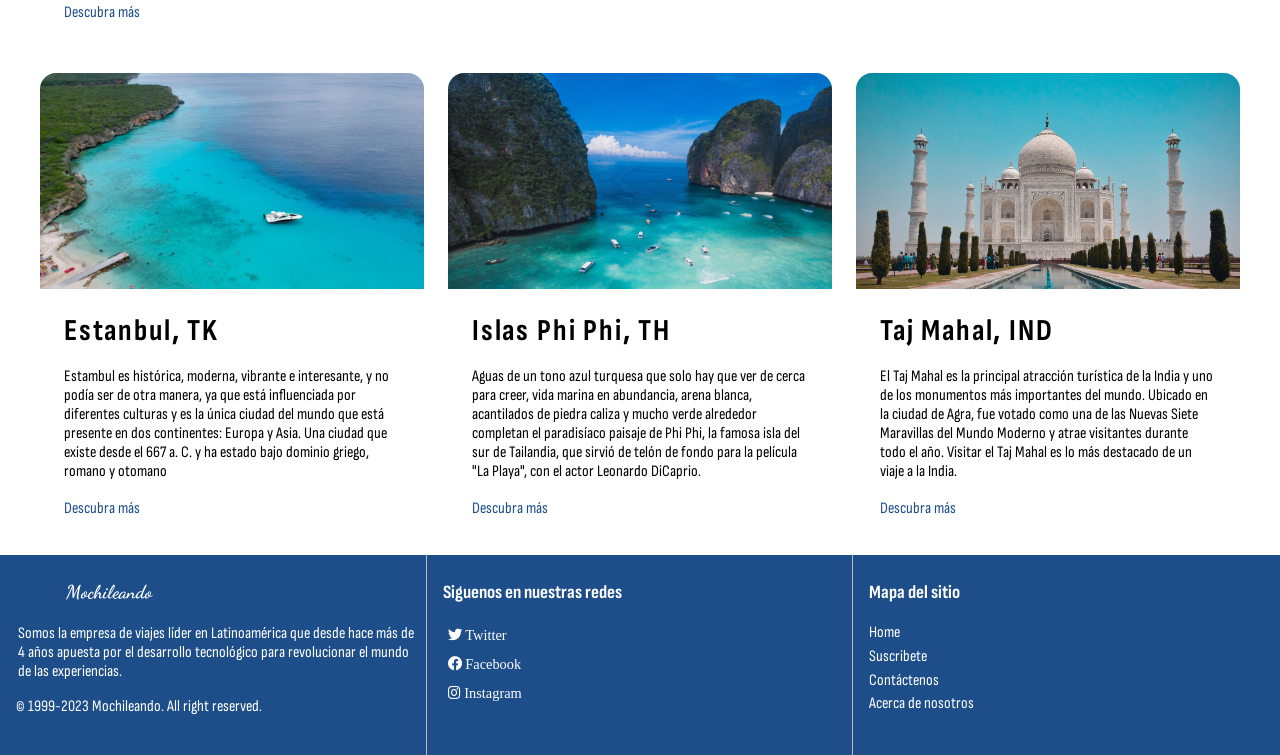
==== commit c32761f6: "cards & footer changed to js" ====
--- a/index.html
+++ b/index.html
@@ -14,6 +14,7 @@
     <link rel="stylesheet" href="https://cdnjs.cloudflare.com/ajax/libs/font-awesome/5.15.4/css/all.min.css"
     integrity="sha512-1ycn6IcaQQ40/MKBW2W4Rhis/DbILU74C1vSrLJxCq57o941Ym01SwNsOMqvEBFlcgUa6xLiPY/NS5R+E6ztJQ=="
     crossorigin="anonymous" referrerpolicy="no-referrer" />
+    <link rel="icon" type="img" href="/assets/logo_1.png">
   <title>Mochileando</title>
 </head>
 
@@ -21,7 +22,7 @@
   <div class="container">
     <div class="Header">
       <div class="navbar">
-        <div class="item1 topnav" id="myTopnav">
+        <div class=" topnav" id="myTopnav">
 
           <a href="/index.html" class="active">
             <script src="https://cdn.lordicon.com/ritcuqlt.js"></script>
@@ -39,234 +40,21 @@
         </div>
       </div>
       <div class="Carrousel">
-        <!-- <img class="Carrousel" src="/assets/Green Yellow Modern Photography Traveling Youtube Thumbnail.png" alt=""> -->
+        
       </div>
     </div>
     <div class="Main">
       <h2 class="title-section">NUESTROS DETINOS MÁS ELIGIDOS</h2>
-      <section class="articles">
-        <article>
-          <div class="article-wrapper">
-            <figure>
-              <img src="/assets/locations-img/pumamarca.jpg" alt="Jujuy, Argentina" />
-            </figure>
-            <div class="article-body">
-              <h2>Jujuy, ARG</h2>
-              <p>
-                Ubicada al norte de Salta, se encuentra la Provincia de Jujuy. Esta región del país presenta montes, verdes planicies, ríos, lagunas de ensueño, con paisajes vistosos y climas agradables que hacen que el visitante pueda desarrollar actividades tales como trekking, turismo contemplativo, safaris fotográficos y turismo cultural.
-              </p>
-              <a href="#" class="read-more">
-                Descubra más 
-                <svg xmlns="http://www.w3.org/2000/svg" class="icon" viewBox="0 0 20 20" fill="currentColor">
-                  <path fill-rule="evenodd"
-                    d="M12.293 5.293a1 1 0 011.414 0l4 4a1 1 0 010 1.414l-4 4a1 1 0 01-1.414-1.414L14.586 11H3a1 1 0 110-2h11.586l-2.293-2.293a1 1 0 010-1.414z"
-                    clip-rule="evenodd" />
-                </svg>
-              </a>
-            </div>
-          </div>
-        </article>
-        <article>
-          <div class="article-wrapper">
-            <figure>
-              <img src="/assets/locations-img/roma.jpg" alt="" />
-            </figure>
-            <div class="article-body">
-              <h2>ROMA, ITALIA</h2>
-              <p>
-                La capital italiana es un lugar con hermosos paisajes, pero aún más encantador por sus edificios, esculturas, pinturas, tesoros arqueológicos y las historias que cuentan. Es la única ciudad del mundo que tiene un país dentro de su territorio, que es el Vaticano. 
-              </p>
-              <a href="#" class="read-more">
-                Descubra más 
-                <svg xmlns="http://www.w3.org/2000/svg" class="icon" viewBox="0 0 20 20" fill="currentColor">
-                  <path fill-rule="evenodd"
-                    d="M12.293 5.293a1 1 0 011.414 0l4 4a1 1 0 010 1.414l-4 4a1 1 0 01-1.414-1.414L14.586 11H3a1 1 0 110-2h11.586l-2.293-2.293a1 1 0 010-1.414z"
-                    clip-rule="evenodd" />
-                </svg>
-              </a>
-            </div>
-          </div>
-        </article>
-        <article>
-          <div class="article-wrapper">
-            <figure>
-              <img src="/assets/locations-img/Curaçao.jpg" alt="" />
-            </figure>
-            <div class="article-body">
-              <h2>Curaçao</h2>
-              <p>
-                Curaçao es una isla colonizada por los Países Bajos y uno de los maravillosos destinos del Caribe. El sitio está a solo 70 km de Venezuela y es parte del Reino de Holanda. El holandés es el idioma principal de la isla, pero aquí se habla inglés, español y principalmente papiamento.
-              </p>
-              <a href="#" class="read-more">
-                Descubra más 
-                <svg xmlns="http://www.w3.org/2000/svg" class="icon" viewBox="0 0 20 20" fill="currentColor">
-                  <path fill-rule="evenodd"
-                    d="M12.293 5.293a1 1 0 011.414 0l4 4a1 1 0 010 1.414l-4 4a1 1 0 01-1.414-1.414L14.586 11H3a1 1 0 110-2h11.586l-2.293-2.293a1 1 0 010-1.414z"
-                    clip-rule="evenodd" />
-                </svg>
-              </a>
-            </div>
-          </div>
-        </article>
+      <section class="articles" id="id-section-elegidos">
       </section>
       <h2 class="title-section">NUESTRAS RECOMENDACIONES PARA TÍ</h2>
-      <section class="articles">
-        <article>
-          <div class="article-wrapper">
-            <figure>
-              <img src="/assets/locations-img/miami.jpg" alt="Miami, Estados Unidos" />
-            </figure>
-            <div class="article-body">
-              <h2>Miami, EU</h2>
-              <p>
-                Paseando por la ciudad te darás cuenta de que Miami es mucho más que un destino para ver de un vistazo. Es un lugar para quedarse, descansar y divertirse... y lo mejor es que la ciudad atrae a públicos completamente diferentes: familias con niños, jóvenes que buscan vida nocturna y gente mayor que quiere descansar.
-              </p>
-              <a href="#" class="read-more">
-                Descubra más 
-                <svg xmlns="http://www.w3.org/2000/svg" class="icon" viewBox="0 0 20 20" fill="currentColor">
-                  <path fill-rule="evenodd"
-                    d="M12.293 5.293a1 1 0 011.414 0l4 4a1 1 0 010 1.414l-4 4a1 1 0 01-1.414-1.414L14.586 11H3a1 1 0 110-2h11.586l-2.293-2.293a1 1 0 010-1.414z"
-                    clip-rule="evenodd" />
-                </svg>
-              </a>
-            </div>
-          </div>
-        </article>
-        <article>
-          <div class="article-wrapper">
-            <figure>
-              <img src="/assets/locations-img/cancun.jpg" alt="Cancun, MX" />
-            </figure>
-            <div class="article-body">
-              <h2>Cancun, MX</h2>
-              <p>
-                Cancún es uno de los destinos más famosos de México y uno de los más completos del Caribe, con opciones de ocio y descanso para todas las edades. Y no faltan razones para esto: hay innumerables opciones de entretenimiento, cultura y exageración, sin mencionar el maravilloso mar Caribe.
-              </p>
-              <a href="#" class="read-more">
-                Descubra más 
-                <svg xmlns="http://www.w3.org/2000/svg" class="icon" viewBox="0 0 20 20" fill="currentColor">
-                  <path fill-rule="evenodd"
-                    d="M12.293 5.293a1 1 0 011.414 0l4 4a1 1 0 010 1.414l-4 4a1 1 0 01-1.414-1.414L14.586 11H3a1 1 0 110-2h11.586l-2.293-2.293a1 1 0 010-1.414z"
-                    clip-rule="evenodd" />
-                </svg>
-              </a>
-            </div>
-          </div>
-        </article>
-        <article>
-          <div class="article-wrapper">
-            <figure>
-              <img src="/assets/locations-img/barcelona.jpg" alt="Barcelona, España" />
-            </figure>
-            <div class="article-body">
-              <h2>Barcelona, ES</h2>
-              <p>
-                Barcelona, ​​la capital de la región española de Cataluña, es un destino turístico completo. Una ciudad donde la historia está viva, impresa en cada callejón de Ciutat Vella, y la belleza de edificios como la Sagrada Familia es impresionante.
-              </p>
-              <a href="#" class="read-more">
-                Descubra más 
-                <svg xmlns="http://www.w3.org/2000/svg" class="icon" viewBox="0 0 20 20" fill="currentColor">
-                  <path fill-rule="evenodd"
-                    d="M12.293 5.293a1 1 0 011.414 0l4 4a1 1 0 010 1.414l-4 4a1 1 0 01-1.414-1.414L14.586 11H3a1 1 0 110-2h11.586l-2.293-2.293a1 1 0 010-1.414z"
-                    clip-rule="evenodd" />
-                </svg>
-              </a>
-            </div>
-          </div>
-        </article>
-        <article>
-          <div class="article-wrapper">
-            <figure>
-              <img src="/assets/locations-img/estanbul.jpg" alt="Estanbul, TK" />
-            </figure>
-            <div class="article-body">
-              <h2>Estanbul, TK</h2>
-              <p>
-                Estambul es histórica, moderna, vibrante e interesante, y no podía ser de otra manera, ya que está influenciada por diferentes culturas y es la única ciudad del mundo que está presente en dos continentes: Europa y Asia. Una ciudad que existe desde el 667 a. C. y ha estado bajo dominio griego, romano y otomano
-              </p>
-              <a href="#" class="read-more">
-                Descubra más 
-                <svg xmlns="http://www.w3.org/2000/svg" class="icon" viewBox="0 0 20 20" fill="currentColor">
-                  <path fill-rule="evenodd"
-                    d="M12.293 5.293a1 1 0 011.414 0l4 4a1 1 0 010 1.414l-4 4a1 1 0 01-1.414-1.414L14.586 11H3a1 1 0 110-2h11.586l-2.293-2.293a1 1 0 010-1.414z"
-                    clip-rule="evenodd" />
-                </svg>
-              </a>
-            </div>
-          </div>
-        </article>
-        <article>
-          <div class="article-wrapper">
-            <figure>
-              <img src="/assets/locations-img/phi phi.jpg" alt="Islas Phi phi, TH" />
-            </figure>
-            <div class="article-body">
-              <h2>Islas Phi phi, TH</h2>
-              <p>
-                Aguas de un tono azul turquesa que solo hay que ver de cerca para creer, vida marina en abundancia, arena blanca, acantilados de piedra caliza y mucho verde alrededor completan el paradisíaco paisaje de Phi Phi, la famosa isla del sur de Tailandia, que sirvió de telón de fondo para la película "La Playa", con el actor Leonardo DiCaprio.
-              </p>
-              <a href="#" class="read-more">
-                Descubra más 
-                <svg xmlns="http://www.w3.org/2000/svg" class="icon" viewBox="0 0 20 20" fill="currentColor">
-                  <path fill-rule="evenodd"
-                    d="M12.293 5.293a1 1 0 011.414 0l4 4a1 1 0 010 1.414l-4 4a1 1 0 01-1.414-1.414L14.586 11H3a1 1 0 110-2h11.586l-2.293-2.293a1 1 0 010-1.414z"
-                    clip-rule="evenodd" />
-                </svg>
-              </a>
-            </div>
-          </div>
-        </article>
-        <article>
-          <div class="article-wrapper">
-            <figure>
-              <img src="/assets/locations-img/Taj Mahal.jpg" alt="Taj Mahal, IN" />
-            </figure>
-            <div class="article-body">
-              <h2>Taj Mahal, IN</h2>
-              <p>
-                El Taj Mahal es la principal atracción turística de la India y uno de los monumentos más importantes del mundo. Ubicado en la ciudad de Agra, fue votado como una de las Nuevas Siete Maravillas del Mundo Moderno y atrae visitantes durante todo el año. Visitar el Taj Mahal es lo más destacado de un viaje a la India.
-              </p>
-              <a href="#" class="read-more">
-                Descubra más 
-                <svg xmlns="http://www.w3.org/2000/svg" class="icon" viewBox="0 0 20 20" fill="currentColor">
-                  <path fill-rule="evenodd"
-                    d="M12.293 5.293a1 1 0 011.414 0l4 4a1 1 0 010 1.414l-4 4a1 1 0 01-1.414-1.414L14.586 11H3a1 1 0 110-2h11.586l-2.293-2.293a1 1 0 010-1.414z"
-                    clip-rule="evenodd" />
-                </svg>
-              </a>
-            </div>
-          </div>
-        </article>
-
+      <section class="articles" id="id-section-recomendaciones">
       </section>
     </div>
-    <div class="Footer footer-content-wrapper">
-      <div class="left_f footer-col ta-l ">
-        <div class="footer-logo-container">
-          <script src="https://cdn.lordicon.com/ritcuqlt.js"></script>
-          <lord-icon src="https://cdn.lordicon.com/vkweisbr.json" trigger="loop-on-hover" delay="2000"
-            colors="outline:#121331,primary:#646e78,secondary:#2ca58d,tertiary:#1d4e89" style="width:50px;height:50px">
-          </lord-icon>
-          <h3 class="text-mochileando">Mochileando</h3>
-        </div>
-        <p class="text-presentation">Somos la empresa de viajes líder en Latinoamérica que desde hace más de 4 años apuesta por el desarrollo tecnológico para revolucionar el mundo de las experiencias. </p>
-        <p>© 1999-2023 Mochileando. All right reserved.</p>
-      </div>
-      <div class="center_f footer-col ta-l">
-        <h3>Siguenos en nuestras redes</h3>
-        <a href="https://twitter.com/?lang=en" target="_blank"><i class="fab icons-styles fa-twitter"> Twitter</i></a>
-        <a href="https://www.facebook.com/" target="_blank"><i class="fab icons-styles fa-facebook"> Facebook</i></a>
-        <a href="https://www.instagram.com/" target="_blank"><i class="fab icons-styles fa-instagram"> Instagram</i></a>
-      </div>
-      <div class="rigth_f footer-col ta-l">
-        <h3>Mapa del sitio</h3>
-        <a class="our-site" href="/index.html">Home</a>
-        <a class="our-site" href="/pages/suscribete.html">Suscribete</a>
-        <a class="our-site" href="/pages/contacto.html">Contáctenos</a>
-        <a class="our-site" href="/pages/acerca_de_nosotros.html">Acerca de nosotros</a>
-      </div>
+    <div class="Footer footer-content-wrapper" id="div-footer">
     </div>
   </div>
   <script src="/index.js"></script>
+  <script src="/elements.js"></script>
 </body>
 </html>
--- a/style.css
+++ b/style.css
@@ -100,8 +100,8 @@
   
   .rigth_f { grid-area: rigth_f;
     padding: 0.5em 0.1em 0.5em 1em;
-    }
- 
+   }
+   
     .text-presentation{
       margin: 2px;
     }
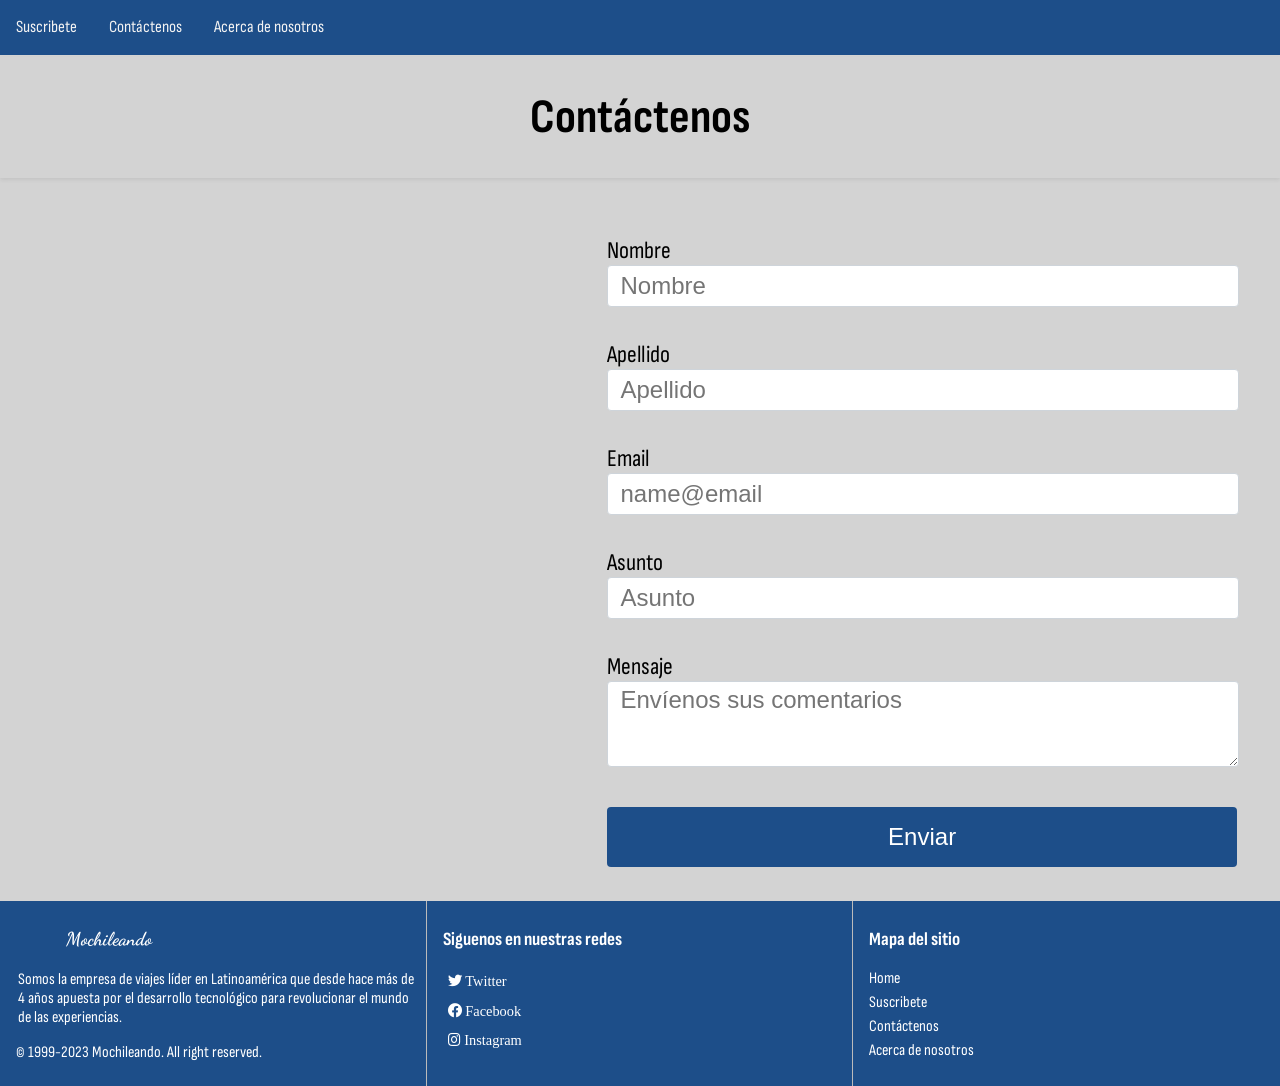
==== commit 29c94efa: "pagina con header y footer, responsive" ====
--- a/index.html
+++ b/index.html
@@ -5,56 +5,66 @@
   <meta charset="UTF-8">
   <meta http-equiv="X-UA-Compatible" content="IE=edge">
   <meta name="viewport" content="width=device-width, initial-scale=1.0">
-  <link rel="stylesheet" href="/style.css">
+  <link rel="stylesheet" href="style.css">
   <link rel="stylesheet" href="https://cdnjs.cloudflare.com/ajax/libs/font-awesome/4.7.0/css/font-awesome.min.css">
   <link rel="preconnect" href="https://fonts.googleapis.com">
   <link rel="preconnect" href="https://fonts.gstatic.com" crossorigin>
   <link href="https://fonts.googleapis.com/css2?family=Dancing+Script:wght@400;500;600;700&family=Roboto&display=swap"
     rel="stylesheet">
-    <link rel="stylesheet" href="https://cdnjs.cloudflare.com/ajax/libs/font-awesome/5.15.4/css/all.min.css"
+  <link rel="stylesheet" href="https://cdnjs.cloudflare.com/ajax/libs/font-awesome/5.15.4/css/all.min.css"
     integrity="sha512-1ycn6IcaQQ40/MKBW2W4Rhis/DbILU74C1vSrLJxCq57o941Ym01SwNsOMqvEBFlcgUa6xLiPY/NS5R+E6ztJQ=="
     crossorigin="anonymous" referrerpolicy="no-referrer" />
-    <link rel="icon" type="img" href="/assets/logo_1.png">
+  <link rel="icon" type="img" href="/assets/logo_1.png">
+  <script src="https://cdn.lordicon.com/ritcuqlt.js"></script>
   <title>Mochileando</title>
 </head>
 
-<body>
-  <div class="container">
-    <div class="Header">
-      <div class="navbar">
-        <div class=" topnav" id="myTopnav">
+<body class="container">
 
-          <a href="/index.html" class="active">
-            <script src="https://cdn.lordicon.com/ritcuqlt.js"></script>
-            <lord-icon src="https://cdn.lordicon.com/vkweisbr.json" trigger="loop-on-hover" delay="2000"
-              colors="outline:#121331,primary:#646e78,secondary:#2ca58d,tertiary:#1d4e89"
-              style="width:50px;height:50px">
-            </lord-icon>
-          </a>
-          <a href="/pages/suscribete.html">Suscribete</a>
-          <a href="/pages/contacto.html">Contáctenos</a>
-          <a href="/pages/acerca_de_nosotros.html">Acerca de nosotros</a>
-          <a href="javascript:void(0);" class="icon" onclick="burguerMenu()">
-            <i class="fa fa-bars"></i>
-          </a>
+    <header class="Header" id="div-header">
+      <nav class="topnav" id="myTopnav">
+        <a href="#home" class="active">
+        <script src="https://cdn.lordicon.com/ritcuqlt.js"></script>
+        <lord-icon src="https://cdn.lordicon.com/hciqteio.json" trigger="loop-on-hover" delay="2000"
+        style="width:50px;height:50px;padding:0px;"></lord-icon>
+        </a>
+    </nav>
+  </header>
+<main class="Main">
+    <div class="itemTitulo"><h1>Cont&aacutectenos</h1></div>
+    <div class="itemMapa">
+    <iframe src="https://www.google.com/maps/embed?pb=!1m18!1m12!1m3!1d3283.842117313388!2d-58.41668508490065!3d-34.60815366523961!2m3!1f0!2f0!3f0!3m2!1i1024!2i768!4f13.1!3m3!1m2!1s0x95bccaf4e0109a5f%3A0xd18825eb15a0a422!2sAv.%20D%C3%ADaz%20V%C3%A9lez%203400%2C%20C1198%20CABA!5e0!3m2!1ses-419!2sar!4v1680996060106!5m2!1ses-419!2sar"style="border:0;" allowfullscreen="" loading="lazy" referrerpolicy="no-referrer-when-downgrade" id="mapas"></iframe></div>
+    <form action="" method="get" class="itemForm">
+        <div class="formus">
+            <label for="">Nombre</label>
+            <input id="fname" type="text" placeholder="Nombre"> 
         </div>
-      </div>
-      <div class="Carrousel">
-        
-      </div>
-    </div>
-    <div class="Main">
-      <h2 class="title-section">NUESTROS DETINOS MÁS ELIGIDOS</h2>
-      <section class="articles" id="id-section-elegidos">
-      </section>
-      <h2 class="title-section">NUESTRAS RECOMENDACIONES PARA TÍ</h2>
-      <section class="articles" id="id-section-recomendaciones">
-      </section>
-    </div>
-    <div class="Footer footer-content-wrapper" id="div-footer">
-    </div>
+        <div class="formus">
+            <label for="">Apellido</label>
+            <input id="fapell" type="text" placeholder="Apellido">
+        </div>
+        <div class="formus">
+            <label for="">Email</label>
+            <input id="fmail" type="text" required title="example@example.com" placeholder="name@email">
+        </div>
+        <div class="formus">
+            <label for="">Asunto</label>
+            <input id="fasunto" type="text" placeholder="Asunto">
+        </div>
+        <div class="formus">
+            <label for="msg">Mensaje</label>
+            <textarea name="msg" rows="3" cols="20" placeholder="Envíenos sus comentarios"></textarea>
+        </div>
+        <button type="button" class="btn" data-bs-toggle="modal" data-bs-target="#exampleModal">
+            Enviar
+          </button>
+    </form>
+  </main>
+    <footer class="Footer footer-content-wrapper" id="div-footer">
+    </footer>
   </div>
-  <script src="/index.js"></script>
-  <script src="/elements.js"></script>
+  <script src="index.js"></script>
+  <script src="elements.js"></script>
 </body>
+
 </html>
--- a/style.css
+++ b/style.css
@@ -14,6 +14,7 @@
     padding: 0;
     margin: 0;
     border: 0;
+    
 }
 body{
     padding: 0;
@@ -28,51 +29,102 @@
 
 .container {  display: grid;
     grid-template-columns: 1fr 1fr 1fr;
-    grid-template-rows: 500px 2fr 200px;
+    grid-template-rows: 55px 1fr ;
     gap: 0px 0px;
     grid-auto-flow: row;
     grid-template-areas:
       "Header Header Header"
       "Main Main Main"
       "Footer Footer Footer";
-  }
-  
-  .Header {  display: grid;
-    grid-template-columns: 1fr 1fr 1fr;
-    grid-template-rows: 1fr 1fr;
-    gap: 0px 0px;
-    grid-auto-flow: row;
-    grid-template-areas:
-      "navbar navbar navbar"
-      "Carrousel Carrousel Carrousel";
-    grid-area: Header;
-    height: 500px;
-    background-image:url(/assets/Banner.png);
-    background-position: center center;
-    background-repeat: no-repeat;
-    background-size: cover;
-  }
-  
-  .navbar {
-    grid-area: navbar;
+      
+  }
+  
+  .Header {  grid-area: Header;
+   background-color: var(--var-color-primario);
+  }
+  
+  .Main { 
+    grid-area: Main;
+    min-height: 94vh;
+    display: grid;
+    gap: 30px;
+    background-color: lightgray;
+    box-sizing: border-box;
+    /* -webkit-text-size-adjust: 100%; */
+    font-size:x-large;
+    grid-template-areas: 
+    'titulo titulo titulo titulo'
+    'mapa   mapa    form    form'
+    'Footer Footer Footer Footer'; 
+        
+}
+ 
+  
+  
+.itemTitulo {
+    text-align: center;
+    align-self: center;
+    box-shadow: 0 0.125rem 0.25rem rgba(0, 0, 0, 0.075);
+    margin-bottom: 2%;
+    grid-area: titulo;
+}
+
+.itemMapa {
+    box-sizing: content-box;
+    margin-left: 3%;
+    grid-area: mapa;
+    justify-content: space-around;
+}
+
+iframe {
+    display: block;
     width: 100%;
-    height: 50px;
-  }
-  
-  .Carrousel {
-    grid-area: Carrousel;
+    height: 100%;
+}
+
+.itemForm {
+    width : 90%;
+    height: 100%;
+    padding: 0;
+    margin: 0;
+    box-sizing: content-box;
+    grid-area: form;
+    display: flex;
+    justify-content: space-between;
+    flex-direction: column;
+    
+}
+
+.formus {
+    margin-bottom: 2rem;
+    
+}
+
+input, textarea, button {
     width: 100%;
-    height: 450px;
-    object-fit: cover;
-    object-position: center;
-  }
-  
-  .Main { grid-area: Main;
-          min-height: 20vh;
-          margin: 10px;
-  }
-  
-  .Footer {  display: grid;
+    padding: 0.375rem 0.75rem;
+    line-height: 1;
+    font-size: 1.5rem;
+    border: 1px solid #ced4da;
+    border-radius: 0.25rem;
+    font-family: Arial, Helvetica, sans-serif;
+}
+
+.btn {
+    color: #fff;
+    background-color: var(--var-color-primario);
+    display: inline-block;
+    cursor: pointer;
+    height: 3rem;
+    box-sizing: content-box;
+    border: 0;
+}
+
+.btn:hover {
+    background-color: var(--var-color-secundario);
+}
+
+.Footer {  display: grid;
     grid-template-columns: 1fr 1fr 1fr;
     grid-template-rows: 1fr 1fr 1fr;
     gap: 0px 0px;
@@ -84,7 +136,7 @@
     grid-area: Footer;
     background-color: var(--var-color-primario);
     color: white;
-  }
+ }
 
   .left_f { grid-area: left_f;
     border-right: solid 1px #bbb;
@@ -174,100 +226,6 @@
   margin-left: 4vw
 }
 
-/* Cards styles */
-article {
-  --img-scale: 1.001;
-  --title-color: black;
-  --link-icon-translate: -20px;
-  --link-icon-opacity: 0;
-  position: relative;
-  border-radius: 16px;
-  box-shadow: none;
-  background: #fff;
-  transform-origin: center;
-  transition: all 0.4s ease-in-out;
-  overflow: hidden;
-}
-
-article a::after {
-  position: absolute;
-  inset-block: 0;
-  inset-inline: 0;
-  cursor: pointer;
-  content: "";
-}
-
-article h2 {
-  margin: 0 0 18px 0;
-  font-size: 1.9rem;
-  letter-spacing: 0.06em;
-  color: var(--title-color);
-  transition: color 0.3s ease-out;
-}
-
-figure {
-  margin: 0;
-  padding: 0;
-  aspect-ratio: 16 / 9;
-  overflow: hidden;
-}
-
-article img {
-  max-width: 100%;
-  transform-origin: center;
-  transform: scale(var(--img-scale));
-  transition: transform 0.4s ease-in-out;
-}
-
-.article-body {
-  padding: 24px;
-}
-
-article a {
-  display: inline-flex;
-  align-items: center;
-  text-decoration: none;
-  color: var(--var-color-primario);
-}
-
-article a:focus {
-  outline: 1px dotted var(--var-color-primario);
-}
-
-article a .icon {
-  min-width: 24px;
-  width: 24px;
-  height: 24px;
-  margin-left: 5px;
-  transform: translateX(var(--link-icon-translate));
-  opacity: var(--link-icon-opacity);
-  transition: all 0.3s;
-}
-
-/* using the has() relational pseudo selector to update our custom properties */
-article:has(:hover, :focus) {
-  --img-scale: 1.1;
-  --title-color: var(--var-color-primario);
-  --link-icon-translate: 0;
-  --link-icon-opacity: 1;
-  box-shadow: rgba(0, 0, 0, 0.16) 0px 10px 36px 0px, rgba(0, 0, 0, 0.06) 0px 0px 0px 1px;
-}
-
-
-*::before,
-*::after {
-  box-sizing: border-box;
-}
-
-.articles {
-  display: grid;
-  max-width: 1200px;
-  margin-inline: auto;
-  padding-inline: 24px;
-  grid-template-columns: repeat(auto-fill, minmax(320px, 1fr));
-  gap: 24px;
-}
-
 
     @media screen and (max-width:760px){
       .topnav a:not(:first-child) {display: none;}
@@ -293,7 +251,7 @@
   }
   .container {  display: grid;
     grid-template-columns: 1fr 1fr 1fr;
-    grid-template-rows: 50px 2fr 200px;
+    grid-template-rows: 55px 2fr 200px;
     gap: 0px 0px;
     grid-auto-flow: row;
     grid-template-areas:
@@ -302,29 +260,41 @@
       "Footer Footer Footer";
   }
   
-  .Header {  display: grid;
-    grid-template-columns: 1fr 1fr 1fr;
-    grid-template-rows: 1fr;
-    gap: 0px 0px;
-    grid-auto-flow: row;
-    grid-template-areas:
-      "navbar navbar navbar";
-    grid-area: Header;
-    height: 50px;
-    background-color: var(--var-color-primario);
-    background-image: none;
-    z-index: 1;
-  }
-
-  .Carrousel {
-    display: none;
-  }
+  .Header {  grid-area: Header;
+    background-color: var(--var-color-primario);
+  }
+
+  .Main {
+    grid-template-areas: 
+    'header header header header'
+    'titulo titulo titulo titulo'
+    'mapa   mapa    mapa    mapa'
+    'mapa   mapa    mapa    mapa'
+    'form   form    form    form'
+    'form   form    form    form'
+    'footer footer footer footer'
+
+}
+.itemForm {
+    align-items: center;
+    margin: 8px 0px 0px;
+    padding: 0px 12px;
+}
+.itemMapa {
+    margin: 8px 0px 0px;
+    padding: 0px 14px;
+    height: 400px;
+}
+.btn {
+    margin-left: 3%;
+}
+
 }
 
 @media screen and (max-width:480px){
   .container {  display: grid;
     grid-template-columns: 1fr 1fr 1fr;
-    grid-template-rows: 50px 2fr 200px;
+    grid-template-rows: 55px 2fr 200px;
     gap: 0px 0px;
 
     grid-auto-flow: row;
@@ -335,17 +305,8 @@
       
   }
   
-  .Header {  display: grid;
-    grid-template-columns: 1fr 1fr 1fr;
-    grid-template-rows: 1fr;
-    gap: 0px 0px;
-    grid-auto-flow: row;
-    grid-template-areas:
-      "navbar navbar navbar";
-    grid-area: Header;
-    height: 50px;
-    background-color: var(--var-color-primario);
-    background-image: none;
+  .Header {  grid-area: Header;
+    background-color: var(--var-color-primario);
   }
 
   .Carrousel {
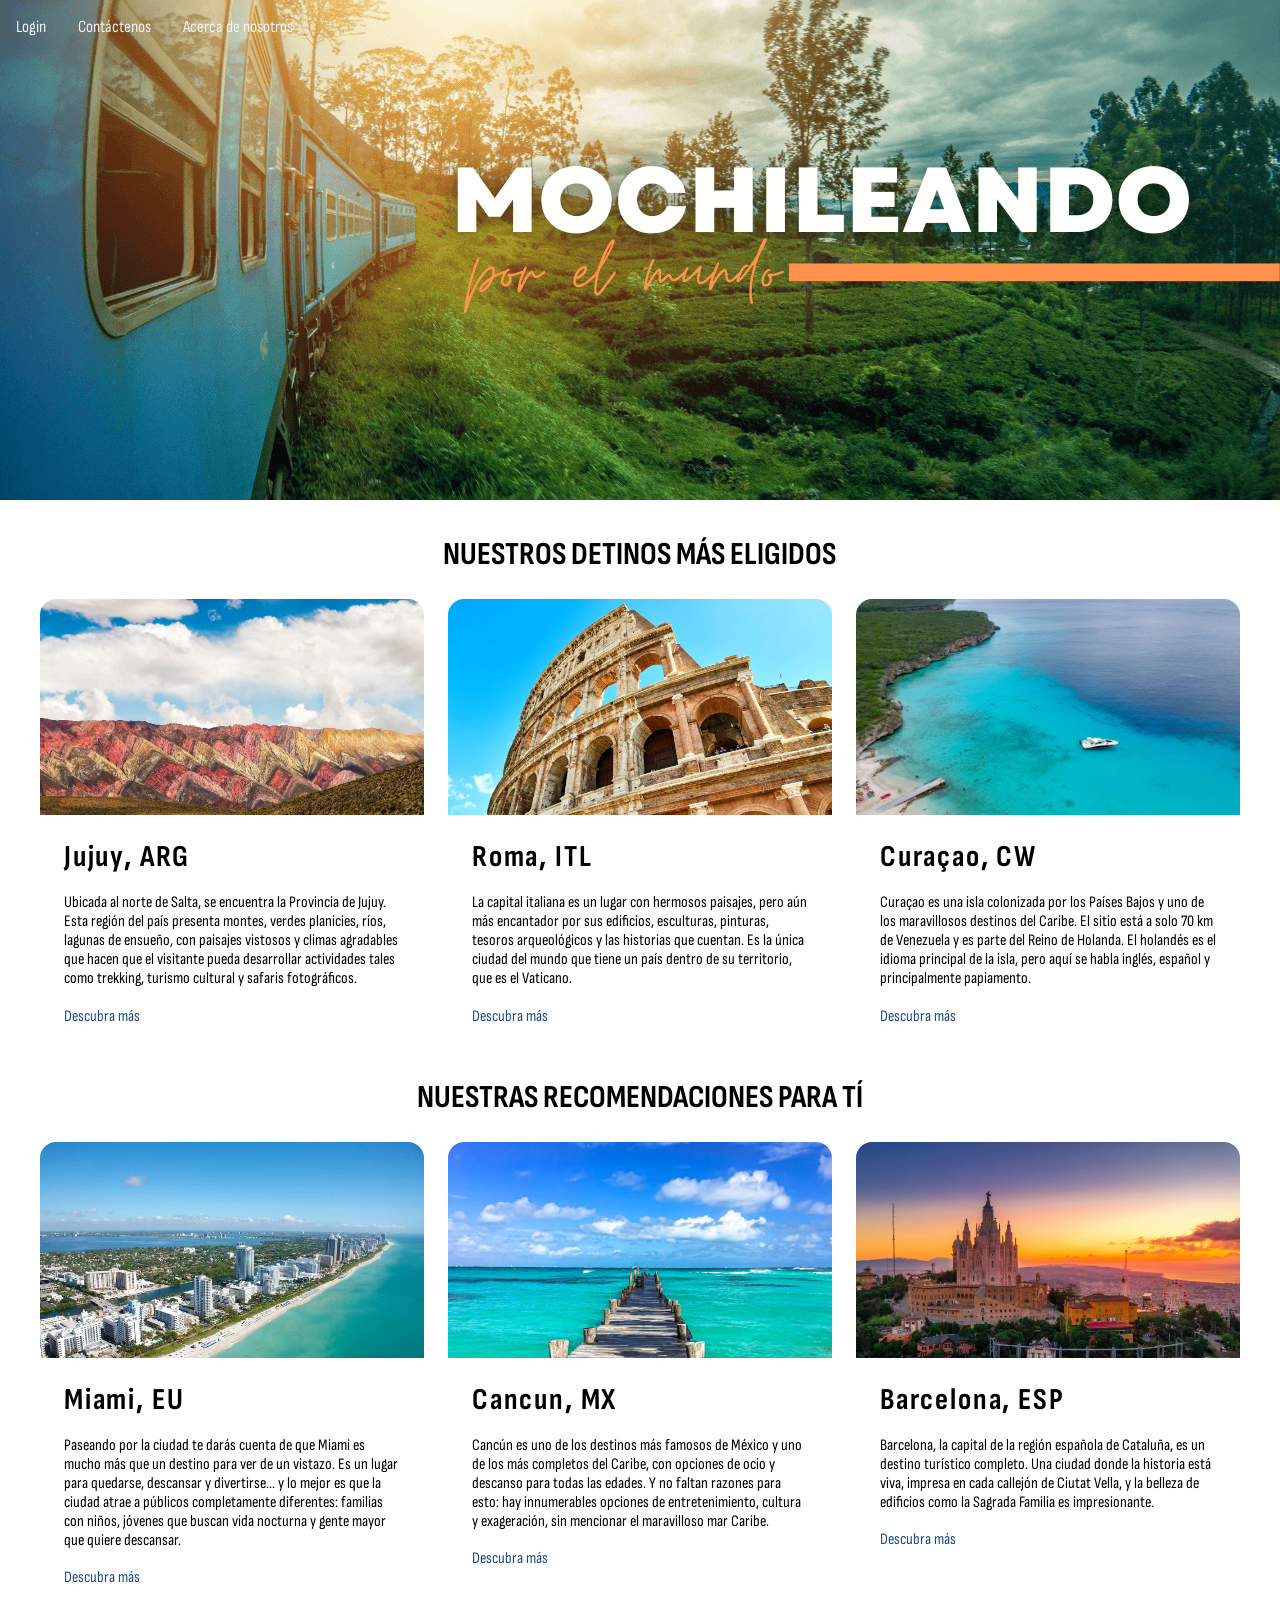
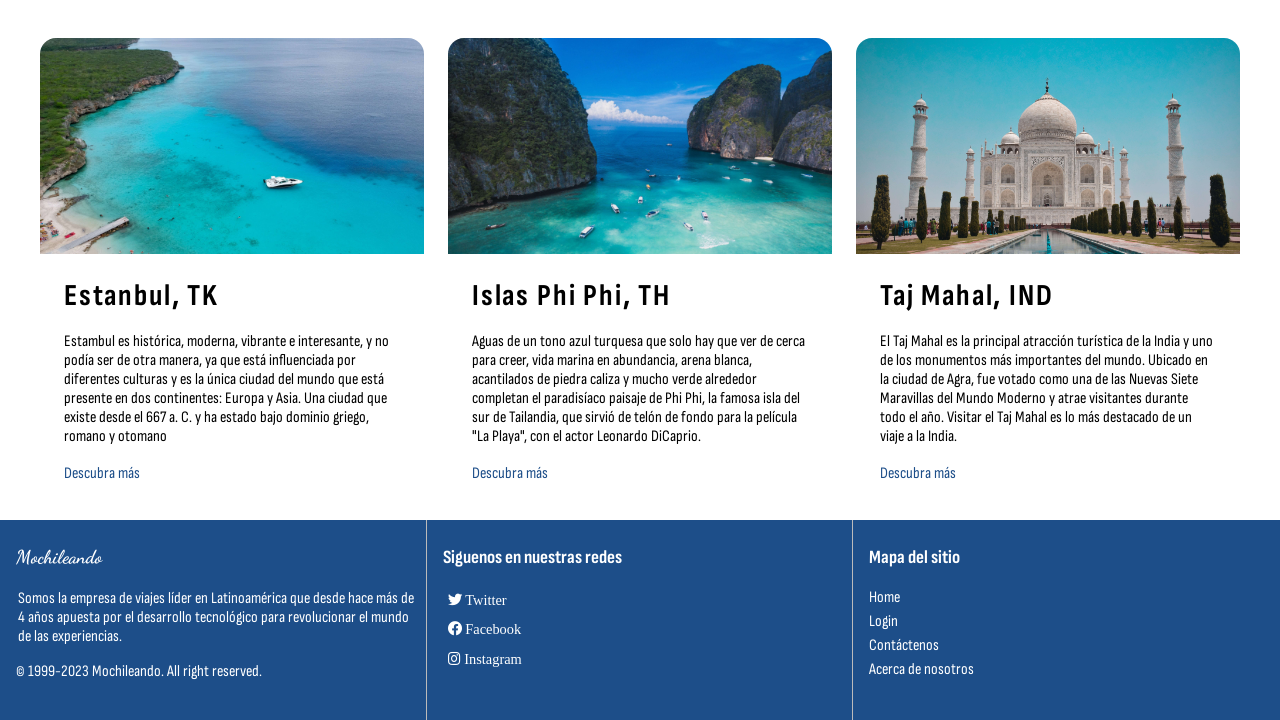
==== commit ea561f9a: "tree modified" ====
--- a/index.html
+++ b/index.html
@@ -19,49 +19,20 @@
   <title>Mochileando</title>
 </head>
 
-<body class="container">
-
-    <header class="Header" id="div-header">
-      <nav class="topnav" id="myTopnav">
-        <a href="#home" class="active">
-        <script src="https://cdn.lordicon.com/ritcuqlt.js"></script>
-        <lord-icon src="https://cdn.lordicon.com/hciqteio.json" trigger="loop-on-hover" delay="2000"
-        style="width:50px;height:50px;padding:0px;"></lord-icon>
-        </a>
-    </nav>
-  </header>
-<main class="Main">
-    <div class="itemTitulo"><h1>Cont&aacutectenos</h1></div>
-    <div class="itemMapa">
-    <iframe src="https://www.google.com/maps/embed?pb=!1m18!1m12!1m3!1d3283.842117313388!2d-58.41668508490065!3d-34.60815366523961!2m3!1f0!2f0!3f0!3m2!1i1024!2i768!4f13.1!3m3!1m2!1s0x95bccaf4e0109a5f%3A0xd18825eb15a0a422!2sAv.%20D%C3%ADaz%20V%C3%A9lez%203400%2C%20C1198%20CABA!5e0!3m2!1ses-419!2sar!4v1680996060106!5m2!1ses-419!2sar"style="border:0;" allowfullscreen="" loading="lazy" referrerpolicy="no-referrer-when-downgrade" id="mapas"></iframe></div>
-    <form action="" method="get" class="itemForm">
-        <div class="formus">
-            <label for="">Nombre</label>
-            <input id="fname" type="text" placeholder="Nombre"> 
-        </div>
-        <div class="formus">
-            <label for="">Apellido</label>
-            <input id="fapell" type="text" placeholder="Apellido">
-        </div>
-        <div class="formus">
-            <label for="">Email</label>
-            <input id="fmail" type="text" required title="example@example.com" placeholder="name@email">
-        </div>
-        <div class="formus">
-            <label for="">Asunto</label>
-            <input id="fasunto" type="text" placeholder="Asunto">
-        </div>
-        <div class="formus">
-            <label for="msg">Mensaje</label>
-            <textarea name="msg" rows="3" cols="20" placeholder="Envíenos sus comentarios"></textarea>
-        </div>
-        <button type="button" class="btn" data-bs-toggle="modal" data-bs-target="#exampleModal">
-            Enviar
-          </button>
-    </form>
-  </main>
-    <footer class="Footer footer-content-wrapper" id="div-footer">
-    </footer>
+<body>
+  <div class="container">
+    <div class="Header" id="div-header">
+    </div>
+    <div class="Main">
+      <h2 class="title-section">NUESTROS DETINOS MÁS ELIGIDOS</h2>
+      <section class="articles" id="id-section-elegidos">
+      </section>
+      <h2 class="title-section">NUESTRAS RECOMENDACIONES PARA TÍ</h2>
+      <section class="articles" id="id-section-recomendaciones">
+      </section>
+    </div>
+    <div class="Footer footer-content-wrapper" id="div-footer">
+    </div>
   </div>
   <script src="index.js"></script>
   <script src="elements.js"></script>
--- a/style.css
+++ b/style.css
@@ -14,7 +14,6 @@
     padding: 0;
     margin: 0;
     border: 0;
-    
 }
 body{
     padding: 0;
@@ -29,102 +28,51 @@
 
 .container {  display: grid;
     grid-template-columns: 1fr 1fr 1fr;
-    grid-template-rows: 55px 1fr ;
+    grid-template-rows: 500px 2fr 200px;
     gap: 0px 0px;
     grid-auto-flow: row;
     grid-template-areas:
       "Header Header Header"
       "Main Main Main"
       "Footer Footer Footer";
-      
-  }
-  
-  .Header {  grid-area: Header;
-   background-color: var(--var-color-primario);
-  }
-  
-  .Main { 
-    grid-area: Main;
-    min-height: 94vh;
-    display: grid;
-    gap: 30px;
-    background-color: lightgray;
-    box-sizing: border-box;
-    /* -webkit-text-size-adjust: 100%; */
-    font-size:x-large;
-    grid-template-areas: 
-    'titulo titulo titulo titulo'
-    'mapa   mapa    form    form'
-    'Footer Footer Footer Footer'; 
-        
-}
- 
-  
-  
-.itemTitulo {
-    text-align: center;
-    align-self: center;
-    box-shadow: 0 0.125rem 0.25rem rgba(0, 0, 0, 0.075);
-    margin-bottom: 2%;
-    grid-area: titulo;
-}
-
-.itemMapa {
-    box-sizing: content-box;
-    margin-left: 3%;
-    grid-area: mapa;
-    justify-content: space-around;
-}
-
-iframe {
-    display: block;
+  }
+  
+  .Header {  display: grid;
+    grid-template-columns: 1fr 1fr 1fr;
+    grid-template-rows: 1fr 1fr;
+    gap: 0px 0px;
+    grid-auto-flow: row;
+    grid-template-areas:
+      "navbar navbar navbar"
+      "Carrousel Carrousel Carrousel";
+    grid-area: Header;
+    height: 500px;
+    background-image:url(/assets/Banner.png);
+    background-position: center center;
+    background-repeat: no-repeat;
+    background-size: cover;
+  }
+  
+  .navbar {
+    grid-area: navbar;
     width: 100%;
-    height: 100%;
-}
-
-.itemForm {
-    width : 90%;
-    height: 100%;
-    padding: 0;
-    margin: 0;
-    box-sizing: content-box;
-    grid-area: form;
-    display: flex;
-    justify-content: space-between;
-    flex-direction: column;
-    
-}
-
-.formus {
-    margin-bottom: 2rem;
-    
-}
-
-input, textarea, button {
+    height: 50px;
+  }
+  
+  .Carrousel {
+    grid-area: Carrousel;
     width: 100%;
-    padding: 0.375rem 0.75rem;
-    line-height: 1;
-    font-size: 1.5rem;
-    border: 1px solid #ced4da;
-    border-radius: 0.25rem;
-    font-family: Arial, Helvetica, sans-serif;
-}
-
-.btn {
-    color: #fff;
-    background-color: var(--var-color-primario);
-    display: inline-block;
-    cursor: pointer;
-    height: 3rem;
-    box-sizing: content-box;
-    border: 0;
-}
-
-.btn:hover {
-    background-color: var(--var-color-secundario);
-}
-
-.Footer {  display: grid;
+    height: 450px;
+    object-fit: cover;
+    object-position: center;
+  }
+  
+  .Main { grid-area: Main;
+          min-height: 20vh;
+          margin: 10px;
+  }
+  
+  .Footer {  display: grid;
     grid-template-columns: 1fr 1fr 1fr;
     grid-template-rows: 1fr 1fr 1fr;
     gap: 0px 0px;
@@ -136,14 +84,14 @@
     grid-area: Footer;
     background-color: var(--var-color-primario);
     color: white;
- }
+  }
 
   .left_f { grid-area: left_f;
     border-right: solid 1px #bbb;
     padding: 0.5em 0.1em 0.5em 1em;
     box-sizing: border-box;
   }
-  
+
   .center_f { grid-area: center_f;
     border-right: solid 1px #bbb;
     padding: 0.5em 0.1em 0.5em 1em;
@@ -223,11 +171,107 @@
 }
 
 .title-section{
-  margin-left: 4vw
-}
-
-
-    @media screen and (max-width:760px){
+  text-align: center;
+  margin: 2%;
+  font-size: xx-large;
+}
+
+/* Cards styles */
+article {
+  --img-scale: 1.001;
+  --title-color: black;
+  --link-icon-translate: -20px;
+  --link-icon-opacity: 0;
+  position: relative;
+  border-radius: 16px;
+  box-shadow: none;
+  background: #fff;
+  transform-origin: center;
+  transition: all 0.4s ease-in-out;
+  overflow: hidden;
+}
+
+article a::after {
+  position: absolute;
+  inset-block: 0;
+  inset-inline: 0;
+  cursor: pointer;
+  content: "";
+}
+
+article h2 {
+  margin: 0 0 18px 0;
+  font-size: 1.9rem;
+  letter-spacing: 0.06em;
+  color: var(--title-color);
+  transition: color 0.3s ease-out;
+}
+
+figure {
+  margin: 0;
+  padding: 0;
+  aspect-ratio: 16 / 9;
+  overflow: hidden;
+}
+
+article img {
+  max-width: 100%;
+  transform-origin: center;
+  transform: scale(var(--img-scale));
+  transition: transform 0.4s ease-in-out;
+}
+
+.article-body {
+  padding: 24px;
+}
+
+article a {
+  display: inline-flex;
+  align-items: center;
+  text-decoration: none;
+  color: var(--var-color-primario);
+}
+
+article a:focus {
+  outline: 1px dotted var(--var-color-primario);
+}
+
+article a .icon {
+  min-width: 24px;
+  width: 24px;
+  height: 24px;
+  margin-left: 5px;
+  transform: translateX(var(--link-icon-translate));
+  opacity: var(--link-icon-opacity);
+  transition: all 0.3s;
+}
+
+/* using the has() relational pseudo selector to update our custom properties */
+article:has(:hover, :focus) {
+  --img-scale: 1.1;
+  --title-color: var(--var-color-primario);
+  --link-icon-translate: 0;
+  --link-icon-opacity: 1;
+  box-shadow: rgba(0, 0, 0, 0.16) 0px 10px 36px 0px, rgba(0, 0, 0, 0.06) 0px 0px 0px 1px;
+}
+
+
+*::before,
+*::after {
+  box-sizing: border-box;
+}
+
+.articles {
+  display: grid;
+  max-width: 1200px;
+  margin-inline: auto;
+  padding-inline: 24px;
+  grid-template-columns: repeat(auto-fill, minmax(320px, 1fr));
+  gap: 24px;
+}
+
+
+    @media screen and (max-width:768px){
       .topnav a:not(:first-child) {display: none;}
   .topnav a.icon {
     float: right;
@@ -251,7 +295,7 @@
   }
   .container {  display: grid;
     grid-template-columns: 1fr 1fr 1fr;
-    grid-template-rows: 55px 2fr 200px;
+    grid-template-rows: 50px 2fr 200px;
     gap: 0px 0px;
     grid-auto-flow: row;
     grid-template-areas:
@@ -260,41 +304,33 @@
       "Footer Footer Footer";
   }
   
-  .Header {  grid-area: Header;
-    background-color: var(--var-color-primario);
-  }
-
-  .Main {
-    grid-template-areas: 
-    'header header header header'
-    'titulo titulo titulo titulo'
-    'mapa   mapa    mapa    mapa'
-    'mapa   mapa    mapa    mapa'
-    'form   form    form    form'
-    'form   form    form    form'
-    'footer footer footer footer'
-
-}
-.itemForm {
-    align-items: center;
-    margin: 8px 0px 0px;
-    padding: 0px 12px;
-}
-.itemMapa {
-    margin: 8px 0px 0px;
-    padding: 0px 14px;
-    height: 400px;
-}
-.btn {
-    margin-left: 3%;
-}
-
+  .Header {  display: grid;
+    grid-template-columns: 1fr 1fr 1fr;
+    grid-template-rows: 1fr;
+    gap: 0px 0px;
+    grid-auto-flow: row;
+    grid-template-areas:
+      "navbar navbar navbar";
+    grid-area: Header;
+    height: 50px;
+    background-color: var(--var-color-primario);
+    background-image: none;
+    z-index: 1;
+  }
+
+  .Carrousel {
+    display: none;
+  }
+
+  .rights-text{
+    display: none;
+  }
 }
 
 @media screen and (max-width:480px){
   .container {  display: grid;
     grid-template-columns: 1fr 1fr 1fr;
-    grid-template-rows: 55px 2fr 200px;
+    grid-template-rows: 50px 2fr 200px;
     gap: 0px 0px;
 
     grid-auto-flow: row;
@@ -305,8 +341,17 @@
       
   }
   
-  .Header {  grid-area: Header;
-    background-color: var(--var-color-primario);
+  .Header {  display: grid;
+    grid-template-columns: 1fr 1fr 1fr;
+    grid-template-rows: 1fr;
+    gap: 0px 0px;
+    grid-auto-flow: row;
+    grid-template-areas:
+      "navbar navbar navbar";
+    grid-area: Header;
+    height: 50px;
+    background-color: var(--var-color-primario);
+    background-image: none;
   }
 
   .Carrousel {
